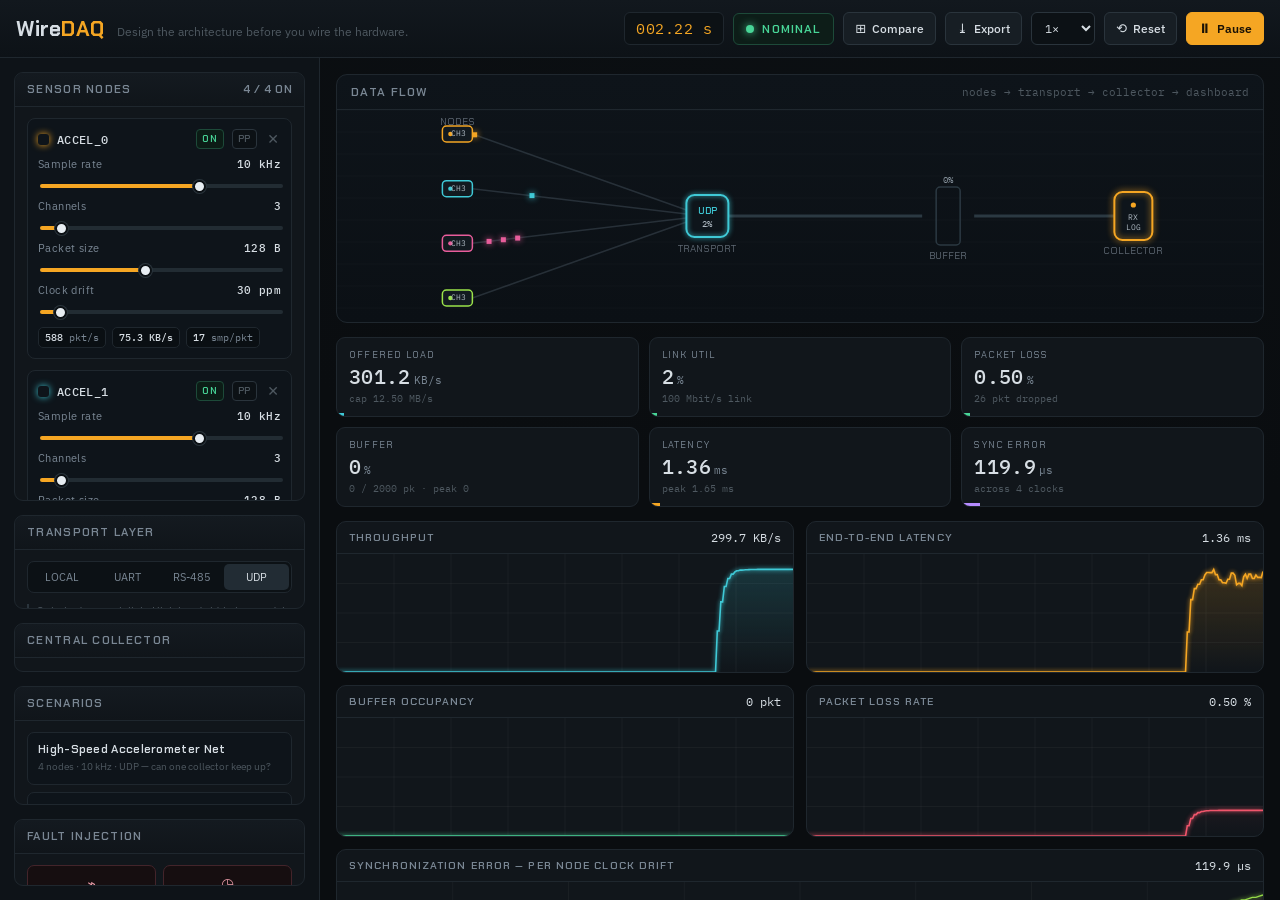
==== tools/dashboard/index.html @ 0999f2ce "Package as an installable `wiredaq` Python package (src layout) Consolidate the three top-level impo" ====
<!DOCTYPE html>
<html lang="en">
<head>
<meta charset="UTF-8">
<meta name="viewport" content="width=device-width, initial-scale=1.0">
<title>WireDAQ — Architecture Simulator</title>
<link rel="preconnect" href="https://fonts.googleapis.com">
<link rel="preconnect" href="https://fonts.gstatic.com" crossorigin>
<link href="https://fonts.googleapis.com/css2?family=Chakra+Petch:wght@400;500;600;700&family=IBM+Plex+Mono:wght@400;500;600&family=IBM+Plex+Sans:wght@400;500;600&display=swap" rel="stylesheet">
<style>
  :root{
    --ink:#0A0D10; --panel:#11161B; --panel-2:#161C22; --rail:#0E1318;
    --line:#1F272E; --line-2:#2A343C;
    --txt:#D7DEE4; --txt-dim:#7A8794; --txt-faint:#4E5860;
    --amber:#F5A623; --amber-dim:#9A6c1f; --ok:#48D597; --warn:#FBBF24; --drop:#F0556B;
    --A:#F5A623; --B:#3FC9D6;
  }
  *{box-sizing:border-box}
  html,body{margin:0;height:100%}
  body{
    background:radial-gradient(1200px 600px at 80% -10%, #15202722, transparent), var(--ink);
    color:var(--txt); font-family:"IBM Plex Sans",system-ui,sans-serif; font-size:13px;
    -webkit-font-smoothing:antialiased; overflow:hidden;
  }
  .mono{font-family:"IBM Plex Mono",monospace}

  .app{display:flex;flex-direction:column;height:100vh}
  header{
    display:flex;align-items:center;gap:14px;padding:0 16px;height:58px;flex:0 0 auto;
    border-bottom:1px solid var(--line);
    background:linear-gradient(180deg,#12181e,#0d1217);position:relative;z-index:10;
  }
  .brand{display:flex;align-items:baseline;gap:12px;min-width:0}
  .logo{font-family:"Chakra Petch";font-weight:700;font-size:21px;letter-spacing:.5px;white-space:nowrap}
  .logo b{color:var(--amber)}
  .tagline{color:var(--txt-faint);font-size:11.5px;white-space:nowrap;overflow:hidden;text-overflow:ellipsis}
  @media(max-width:1180px){.tagline{display:none}}
  .hgap{flex:1 1 auto}
  .hgroup{display:flex;align-items:center;gap:9px}

  .clock{font-family:"IBM Plex Mono";font-size:15px;color:var(--amber);background:#0c1115;border:1px solid var(--line);border-radius:6px;padding:6px 11px;letter-spacing:.5px;min-width:94px;text-align:center}
  .status{font-family:"Chakra Petch";font-weight:600;font-size:12px;letter-spacing:1.1px;padding:7px 12px;border-radius:6px;border:1px solid;display:flex;align-items:center;gap:8px;text-transform:uppercase;white-space:nowrap}
  .status .dot{width:8px;height:8px;border-radius:50%}
  .status.nominal{color:var(--ok);border-color:#1d4a39;background:#0d1d18}
  .status.nominal .dot{background:var(--ok);box-shadow:0 0 8px var(--ok)}
  .status.degraded{color:var(--warn);border-color:#5a4a13;background:#1d1808}
  .status.degraded .dot{background:var(--warn);box-shadow:0 0 8px var(--warn)}
  .status.overflow{color:var(--drop);border-color:#5a1d27;background:#1d0c10}
  .status.overflow .dot{background:var(--drop);box-shadow:0 0 9px var(--drop)}
  @media(max-width:1180px){.status{display:none}}

  button{font-family:inherit;cursor:pointer;color:var(--txt)}
  .btn{background:#171e24;border:1px solid var(--line-2);border-radius:6px;padding:7px 11px;font-size:12px;display:inline-flex;align-items:center;gap:6px;transition:.13s;font-weight:500;white-space:nowrap}
  .btn:hover{border-color:#3a4750;background:#1c252c}
  .btn.on{border-color:var(--amber);color:var(--amber);background:#1c1608}
  .btn.primary{background:var(--amber);color:#1a1206;border-color:var(--amber);font-weight:600}
  .btn.primary:hover{background:#ffb733}
  .btn.primary.paused{background:var(--ok);border-color:var(--ok);color:#06190f}
  .btn .ico{font-size:13px}
  select.sel{background:#0c1115;border:1px solid var(--line-2);color:var(--txt);border-radius:6px;padding:7px 9px;font-family:inherit;font-size:12px}

  .menu-wrap{position:relative}
  .menu{position:absolute;right:0;top:42px;background:var(--panel-2);border:1px solid var(--line-2);border-radius:8px;padding:6px;min-width:172px;display:none;box-shadow:0 12px 30px #0008;z-index:20}
  .menu.show{display:block}
  .menu .mi{display:flex;align-items:center;gap:9px;padding:8px 9px;border-radius:6px;font-size:12px;color:var(--txt);cursor:pointer}
  .menu .mi:hover{background:#1d262d}
  .menu .mi small{color:var(--txt-faint);margin-left:auto;font-family:"IBM Plex Mono";font-size:10px}
  .menu .mh{font-family:"Chakra Petch";font-size:9.5px;letter-spacing:1.2px;color:var(--txt-faint);padding:5px 9px 4px;text-transform:uppercase}

  .body{display:grid;grid-template-columns:320px 1fr;flex:1 1 auto;min-height:0}
  @media(max-width:980px){.body{grid-template-columns:1fr;overflow-y:auto}}
  .rail{background:var(--rail);border-right:1px solid var(--line);overflow-y:auto;padding:14px;display:flex;flex-direction:column;gap:14px}
  ::-webkit-scrollbar{width:9px;height:9px}::-webkit-scrollbar-thumb{background:#222b32;border-radius:6px}::-webkit-scrollbar-track{background:transparent}

  /* edit-target tabs (compare only) */
  .edittabs{display:none}
  .cmp .edittabs{display:flex;gap:0;background:#0c1115;border:1px solid var(--line-2);border-radius:8px;padding:3px}
  .edittabs button{flex:1;background:transparent;border:none;border-radius:6px;padding:8px;font-family:"Chakra Petch";font-weight:600;font-size:12px;letter-spacing:1px;color:var(--txt-dim);display:flex;align-items:center;justify-content:center;gap:7px}
  .edittabs button .d{width:9px;height:9px;border-radius:50%}
  .edittabs button[data-e=A] .d{background:var(--A)}
  .edittabs button[data-e=B] .d{background:var(--B)}
  .edittabs button.on{background:#1a232b;color:var(--txt)}

  .sec{border:1px solid var(--line);border-radius:9px;background:var(--panel);overflow:hidden}
  .sec-h{display:flex;align-items:center;justify-content:space-between;padding:9px 12px;border-bottom:1px solid var(--line);background:linear-gradient(180deg,#141a20,#10151a)}
  .sec-h .t{font-family:"Chakra Petch";font-weight:600;font-size:11.5px;letter-spacing:1.3px;color:var(--txt-dim);text-transform:uppercase}
  .sec-b{padding:11px 12px;display:flex;flex-direction:column;gap:11px}

  .node{border:1px solid var(--line);border-radius:8px;background:#0e141a;padding:10px;position:relative;transition:.15s}
  .node.off{opacity:.45;filter:saturate(.4)}
  .node-top{display:flex;align-items:center;gap:8px;margin-bottom:8px}
  .swatch{width:11px;height:11px;border-radius:3px;flex:0 0 auto;box-shadow:0 0 7px currentColor}
  .node-name{font-family:"IBM Plex Mono";font-size:12px;font-weight:500;background:transparent;border:none;color:var(--txt);width:100%;padding:2px 0;letter-spacing:.3px}
  .node-name:focus{outline:none;color:var(--amber)}
  .node-x{background:transparent;border:none;color:var(--txt-faint);font-size:14px;padding:0 2px;line-height:1}
  .node-x:hover{color:var(--drop)}
  .pp,.pwr{border:1px solid var(--line-2);background:#0c1115;color:var(--txt-faint);font-family:"Chakra Petch";font-size:9.5px;font-weight:600;letter-spacing:.8px;border-radius:4px;padding:3px 5px}
  .pp.on{color:var(--B);border-color:#1c4a52;background:#08191c}
  .pwr.on{color:var(--ok);border-color:#1d4a39;background:#0c1c16}
  .ctrl{margin:7px 0}
  .ctrl-l{display:flex;justify-content:space-between;font-size:10.5px;color:var(--txt-dim);margin-bottom:4px;letter-spacing:.4px}
  .ctrl-l b{font-family:"IBM Plex Mono";color:var(--txt);font-weight:500}
  input[type=range]{-webkit-appearance:none;appearance:none;width:100%;height:4px;border-radius:3px;background:linear-gradient(90deg,var(--amber) var(--fill,40%),#222c33 var(--fill,40%));outline:none;cursor:pointer}
  input[type=range]::-webkit-slider-thumb{-webkit-appearance:none;width:13px;height:13px;border-radius:50%;background:#e7edf2;border:2px solid #0c1115;box-shadow:0 0 0 1px var(--line-2)}
  input[type=range]::-moz-range-thumb{width:13px;height:13px;border-radius:50%;background:#e7edf2;border:2px solid #0c1115}
  .node-readout{display:flex;gap:6px;margin-top:9px;flex-wrap:wrap}
  .chip{font-family:"IBM Plex Mono";font-size:10px;background:#0a0f13;border:1px solid var(--line);border-radius:5px;padding:3px 6px;color:var(--txt-dim)}
  .chip b{color:var(--txt);font-weight:500}
  .addnode{border:1px dashed var(--line-2);background:transparent;color:var(--txt-dim);border-radius:8px;padding:9px;width:100%;display:flex;align-items:center;justify-content:center;gap:7px;font-size:12px}
  .addnode:hover{border-color:var(--amber-dim);color:var(--amber)}

  .seg{display:flex;background:#0c1115;border:1px solid var(--line);border-radius:7px;padding:2px}
  .seg button{flex:1;background:transparent;border:none;border-radius:5px;padding:6px 4px;font-size:11px;color:var(--txt-dim)}
  .seg button.on{background:#222c34;color:var(--txt)}
  .field{display:flex;flex-direction:column;gap:5px}
  .field>label{font-size:10.5px;color:var(--txt-dim);letter-spacing:.4px;display:flex;justify-content:space-between}
  .field>label b{font-family:"IBM Plex Mono";color:var(--txt);font-weight:500}
  .tdesc{font-size:10.5px;color:var(--txt-faint);line-height:1.5;border-left:2px solid var(--line-2);padding-left:8px}

  .scn{display:flex;flex-direction:column;gap:7px}
  .scn-btn{text-align:left;background:#0e141a;border:1px solid var(--line);border-radius:7px;padding:9px 10px;transition:.13s}
  .scn-btn:hover{border-color:var(--amber-dim);background:#12191f}
  .scn-btn .st{font-family:"Chakra Petch";font-weight:600;font-size:11.5px;margin-bottom:3px;letter-spacing:.3px}
  .scn-btn .sq{font-size:10px;color:var(--txt-faint);line-height:1.45}

  .faults{display:grid;grid-template-columns:1fr 1fr;gap:7px}
  .fbtn{background:#160e10;border:1px solid #43242a;border-radius:7px;color:#e89aa6;padding:8px 7px;font-size:10.5px;font-weight:500;display:flex;flex-direction:column;align-items:center;gap:3px;letter-spacing:.3px}
  .fbtn .ico{font-size:14px}
  .fbtn:hover{background:#1d1013;border-color:var(--drop);color:#ffb3bd}

  .main{overflow-y:auto;padding:16px;display:flex;flex-direction:column;gap:14px;min-height:0}

  .pipewrap{border:1px solid var(--line);border-radius:11px;background:linear-gradient(180deg,#0e141a,#0b1015);overflow:hidden}
  .pipewrap .ph{display:flex;align-items:center;justify-content:space-between;padding:9px 14px;border-bottom:1px solid var(--line)}
  .ph .t{font-family:"Chakra Petch";font-weight:600;font-size:12px;letter-spacing:1.3px;color:var(--txt-dim);text-transform:uppercase}
  .ph .tx{font-family:"IBM Plex Mono";font-size:11px;color:var(--txt-faint)}
  #pipe{display:block;width:100%;height:212px}

  .hudrow{display:grid;grid-template-columns:repeat(6,1fr);gap:10px}
  @media(max-width:1300px){.hudrow{grid-template-columns:repeat(3,1fr)}}
  @media(max-width:560px){.hudrow{grid-template-columns:repeat(2,1fr)}}
  .stat{border:1px solid var(--line);border-radius:9px;background:var(--panel);padding:11px 12px;position:relative;overflow:hidden}
  .stat .lab{font-family:"Chakra Petch";font-size:9.5px;letter-spacing:1.2px;color:var(--txt-dim);text-transform:uppercase;margin-bottom:6px}
  .stat .val{font-family:"IBM Plex Mono";font-size:20px;font-weight:500;line-height:1;letter-spacing:.3px}
  .stat .val small{font-size:11px;color:var(--txt-dim);font-weight:400;margin-left:3px}
  .stat .sub{font-family:"IBM Plex Mono";font-size:10px;color:var(--txt-faint);margin-top:5px}
  .stat.warn .val{color:var(--warn)} .stat.bad .val{color:var(--drop)}
  .stat .bar{position:absolute;left:0;bottom:0;height:3px;background:var(--amber);width:0;transition:width .2s,background .2s}

  .charts{display:grid;grid-template-columns:1fr 1fr;gap:12px}
  @media(max-width:760px){.charts{grid-template-columns:1fr}}
  .chart{border:1px solid var(--line);border-radius:10px;background:var(--panel);overflow:hidden}
  .chart.wide{grid-column:1 / -1}
  .chart .ch-h{display:flex;align-items:center;justify-content:space-between;padding:8px 12px;border-bottom:1px solid var(--line)}
  .chart .ch-h .t{font-family:"Chakra Petch";font-weight:600;font-size:10.5px;letter-spacing:1.1px;color:var(--txt-dim);text-transform:uppercase}
  .chart .ch-h .v{font-family:"IBM Plex Mono";font-size:12px}
  .chart canvas{display:block;width:100%;height:118px}
  .chart.stream canvas{height:160px}
  .legend{display:flex;gap:12px;flex-wrap:wrap;padding:7px 12px;border-top:1px solid var(--line)}
  .legend span{font-family:"IBM Plex Mono";font-size:10px;color:var(--txt-dim);display:flex;align-items:center;gap:5px}
  .legend i{width:9px;height:3px;border-radius:2px;display:inline-block}

  /* ---------- compare view ---------- */
  .compare-view{display:none;flex-direction:column;gap:14px}
  .cmp .single-view{display:none}
  .cmp .compare-view{display:flex}
  .lanes{display:grid;grid-template-columns:1fr 1fr;gap:12px}
  @media(max-width:820px){.lanes{grid-template-columns:1fr}}
  .lane{border:1px solid var(--line);border-radius:11px;background:linear-gradient(180deg,#0e141a,#0b1015);overflow:hidden}
  .lane.A{border-top:2px solid var(--A)} .lane.B{border-top:2px solid var(--B)}
  .lane-h{display:flex;align-items:center;gap:9px;padding:8px 12px;border-bottom:1px solid var(--line)}
  .lane-badge{font-family:"Chakra Petch";font-weight:700;font-size:13px;width:22px;height:22px;border-radius:5px;display:flex;align-items:center;justify-content:center}
  .lane.A .lane-badge{background:#2a1d08;color:var(--A)} .lane.B .lane-badge{background:#08222a;color:var(--B)}
  .lane-h .lt{font-family:"IBM Plex Mono";font-size:11px;color:var(--txt-dim);flex:1;overflow:hidden;text-overflow:ellipsis;white-space:nowrap}
  .lane-h .lst{font-family:"Chakra Petch";font-size:10px;font-weight:600;letter-spacing:1px;padding:3px 8px;border-radius:5px;display:flex;align-items:center;gap:6px}
  .lane-h .lst .d{width:7px;height:7px;border-radius:50%}
  .lane canvas.lpipe{display:block;width:100%;height:150px}
  .lane-hud{display:grid;grid-template-columns:repeat(4,1fr);gap:1px;background:var(--line);border-top:1px solid var(--line)}
  .lane-hud .lh{background:#0e141a;padding:8px 9px}
  .lane-hud .lh .k{font-family:"Chakra Petch";font-size:8.5px;letter-spacing:.8px;color:var(--txt-faint);text-transform:uppercase}
  .lane-hud .lh .vv{font-family:"IBM Plex Mono";font-size:14px;margin-top:3px}

  .ovgrid{display:grid;grid-template-columns:1fr 1fr;gap:12px}
  @media(max-width:760px){.ovgrid{grid-template-columns:1fr}}
  .ov{border:1px solid var(--line);border-radius:10px;background:var(--panel);overflow:hidden}
  .ov .ch-h{display:flex;align-items:center;justify-content:space-between;padding:8px 12px;border-bottom:1px solid var(--line)}
  .ov .ch-h .t{font-family:"Chakra Petch";font-weight:600;font-size:10.5px;letter-spacing:1.1px;color:var(--txt-dim);text-transform:uppercase}
  .ov canvas{display:block;width:100%;height:120px}

  .verdict{border:1px solid var(--line);border-radius:11px;background:var(--panel);overflow:hidden}
  .verdict .ch-h{padding:9px 14px;border-bottom:1px solid var(--line);font-family:"Chakra Petch";font-weight:600;font-size:11.5px;letter-spacing:1.2px;color:var(--txt-dim);text-transform:uppercase}
  table.vt{width:100%;border-collapse:collapse;font-family:"IBM Plex Mono";font-size:12px}
  table.vt th,table.vt td{padding:9px 14px;text-align:right;border-bottom:1px solid var(--line)}
  table.vt th:first-child,table.vt td:first-child{text-align:left;font-family:"IBM Plex Sans";color:var(--txt-dim);font-size:11.5px}
  table.vt thead th{font-family:"Chakra Petch";font-size:10px;letter-spacing:1px;color:var(--txt-faint)}
  table.vt thead th.cA{color:var(--A)} table.vt thead th.cB{color:var(--B)}
  table.vt tr:last-child td{border-bottom:none}
  td.win{position:relative}
  td.win::after{content:'';position:absolute;left:0;top:6px;bottom:6px;width:3px;background:var(--ok);opacity:.8}
  td.win{color:var(--ok)}

  .footnote{color:var(--txt-faint);font-size:10.5px;text-align:center;padding:4px 0 8px;letter-spacing:.3px}
  .kbd{font-family:"IBM Plex Mono";background:#0c1115;border:1px solid var(--line-2);border-radius:4px;padding:1px 5px;color:var(--txt-dim)}
  .cmphint{display:none}
  .cmp .cmphint{display:inline}
</style>
</head>
<body>
<div class="app">
  <header>
    <div class="brand">
      <div class="logo">Wire<b>DAQ</b></div>
      <div class="tagline">Design the architecture before you wire the hardware.</div>
    </div>
    <div class="hgap"></div>
    <div class="hgroup">
      <div class="clock mono" id="clock">000.00 s</div>
      <div class="status nominal" id="status"><span class="dot"></span><span id="statusTxt">Nominal</span></div>
      <button class="btn" id="compareBtn" title="Run two configurations side by side"><span class="ico">⊞</span>Compare</button>
      <div class="menu-wrap">
        <button class="btn" id="exportBtn" title="Export metrics"><span class="ico">⤓</span>Export</button>
        <div class="menu" id="exportMenu">
          <div class="mh">Export metrics</div>
          <div class="mi" data-x="md">Full report<small>.md</small></div>
          <div class="mi" data-x="csv">Time-series<small>.csv</small></div>
        </div>
      </div>
      <select class="sel" id="speed" title="Simulation speed">
        <option value="0.5">0.5×</option><option value="1" selected>1×</option>
        <option value="2">2×</option><option value="5">5×</option><option value="10">10×</option>
      </select>
      <button class="btn" id="reset"><span class="ico">⟲</span>Reset</button>
      <button class="btn primary" id="run"><span class="ico">⏸</span>Pause</button>
    </div>
  </header>

  <div class="body">
    <aside class="rail">
      <div class="edittabs" id="editTabs">
        <button data-e="A" class="on"><span class="d"></span>Editing A</button>
        <button data-e="B"><span class="d"></span>Editing B</button>
      </div>

      <div class="sec">
        <div class="sec-h"><span class="t">Sensor Nodes</span><span class="t" id="nodeCount" style="letter-spacing:.5px">0</span></div>
        <div class="sec-b" id="nodes"></div>
        <div style="padding:0 12px 12px"><button class="addnode" id="addNode"><span style="font-size:15px">＋</span>Add node</button></div>
      </div>

      <div class="sec">
        <div class="sec-h"><span class="t">Transport Layer</span></div>
        <div class="sec-b">
          <div class="seg" id="transport">
            <button data-t="local">LOCAL</button><button data-t="uart">UART</button>
            <button data-t="rs485">RS-485</button><button data-t="udp" class="on">UDP</button>
          </div>
          <div class="tdesc" id="tdesc"></div>
          <div id="tparams"></div>
        </div>
      </div>

      <div class="sec">
        <div class="sec-h"><span class="t">Central Collector</span></div>
        <div class="sec-b">
          <div class="field"><label>Buffer capacity <b id="bufLab">2000 pkt</b></label><input type="range" id="bufCap" min="100" max="20000" step="100" value="2000"></div>
          <div class="field"><label>Processing rate <b id="procLab">40 kpkt/s</b></label><input type="range" id="procRate" min="1000" max="200000" step="1000" value="40000"></div>
        </div>
      </div>

      <div class="sec">
        <div class="sec-h"><span class="t">Scenarios</span></div>
        <div class="sec-b scn" id="scenarios"></div>
      </div>

      <div class="sec">
        <div class="sec-h"><span class="t">Fault Injection</span><span class="t cmphint" style="letter-spacing:.5px">→ lane <span id="faultTarget">A</span></span></div>
        <div class="sec-b">
          <div class="faults">
            <button class="fbtn" data-f="loss"><span class="ico">⌁</span>Loss burst</button>
            <button class="fbtn" data-f="lat"><span class="ico">◷</span>Latency spike</button>
            <button class="fbtn" data-f="kill"><span class="ico">⏻</span>Drop a node</button>
            <button class="fbtn" data-f="skew"><span class="ico">⟳</span>Clock skew</button>
          </div>
        </div>
      </div>
    </aside>

    <main class="main">
      <!-- SINGLE VIEW -->
      <div class="single-view" style="display:flex;flex-direction:column;gap:14px">
        <div class="pipewrap">
          <div class="ph"><span class="t">Data Flow</span><span class="tx" id="pipeTx">nodes → transport → collector → dashboard</span></div>
          <canvas id="pipe"></canvas>
        </div>
        <div class="hudrow">
          <div class="stat" id="s_offer"><div class="lab">Offered Load</div><div class="val">—</div><div class="sub"></div><div class="bar"></div></div>
          <div class="stat" id="s_util"><div class="lab">Link Util</div><div class="val">—</div><div class="sub"></div><div class="bar"></div></div>
          <div class="stat" id="s_loss"><div class="lab">Packet Loss</div><div class="val">—</div><div class="sub"></div><div class="bar"></div></div>
          <div class="stat" id="s_buf"><div class="lab">Buffer</div><div class="val">—</div><div class="sub"></div><div class="bar"></div></div>
          <div class="stat" id="s_lat"><div class="lab">Latency</div><div class="val">—</div><div class="sub"></div><div class="bar"></div></div>
          <div class="stat" id="s_sync"><div class="lab">Sync Error</div><div class="val">—</div><div class="sub"></div><div class="bar"></div></div>
        </div>
        <div class="charts">
          <div class="chart"><div class="ch-h"><span class="t">Throughput</span><span class="v" id="v_thr">—</span></div><canvas data-chart="thr"></canvas></div>
          <div class="chart"><div class="ch-h"><span class="t">End-to-End Latency</span><span class="v" id="v_lat">—</span></div><canvas data-chart="lat"></canvas></div>
          <div class="chart"><div class="ch-h"><span class="t">Buffer Occupancy</span><span class="v" id="v_buf">—</span></div><canvas data-chart="buf"></canvas></div>
          <div class="chart"><div class="ch-h"><span class="t">Packet Loss Rate</span><span class="v" id="v_loss">—</span></div><canvas data-chart="loss"></canvas></div>
          <div class="chart wide"><div class="ch-h"><span class="t">Synchronization Error — per node clock drift</span><span class="v" id="v_sync">—</span></div><canvas data-chart="sync"></canvas><div class="legend" id="legSync"></div></div>
          <div class="chart wide stream"><div class="ch-h"><span class="t">Sensor Streams</span><span class="v">live channels</span></div><canvas data-chart="stream"></canvas><div class="legend" id="legStream"></div></div>
        </div>
      </div>

      <!-- COMPARE VIEW -->
      <div class="compare-view">
        <div class="lanes">
          <div class="lane A">
            <div class="lane-h"><span class="lane-badge">A</span><span class="lt" id="ltA">—</span><span class="lst" id="lstA"><span class="d"></span>—</span></div>
            <canvas class="lpipe" id="pipeA"></canvas>
            <div class="lane-hud">
              <div class="lh"><div class="k">Util</div><div class="vv" id="A_util">—</div></div>
              <div class="lh"><div class="k">Loss</div><div class="vv" id="A_loss">—</div></div>
              <div class="lh"><div class="k">Buffer</div><div class="vv" id="A_buf">—</div></div>
              <div class="lh"><div class="k">Latency</div><div class="vv" id="A_lat">—</div></div>
            </div>
          </div>
          <div class="lane B">
            <div class="lane-h"><span class="lane-badge">B</span><span class="lt" id="ltB">—</span><span class="lst" id="lstB"><span class="d"></span>—</span></div>
            <canvas class="lpipe" id="pipeB"></canvas>
            <div class="lane-hud">
              <div class="lh"><div class="k">Util</div><div class="vv" id="B_util">—</div></div>
              <div class="lh"><div class="k">Loss</div><div class="vv" id="B_loss">—</div></div>
              <div class="lh"><div class="k">Buffer</div><div class="vv" id="B_buf">—</div></div>
              <div class="lh"><div class="k">Latency</div><div class="vv" id="B_lat">—</div></div>
            </div>
          </div>
        </div>

        <div class="ovgrid">
          <div class="ov"><div class="ch-h"><span class="t">Throughput</span></div><canvas id="ovThr"></canvas></div>
          <div class="ov"><div class="ch-h"><span class="t">End-to-End Latency</span></div><canvas id="ovLat"></canvas></div>
          <div class="ov"><div class="ch-h"><span class="t">Buffer Occupancy</span></div><canvas id="ovBuf"></canvas></div>
          <div class="ov"><div class="ch-h"><span class="t">Packet Loss Rate</span></div><canvas id="ovLoss"></canvas></div>
        </div>

        <div class="verdict">
          <div class="ch-h">Architecture Comparison — A vs B</div>
          <table class="vt" id="vtable">
            <thead><tr><th>Metric</th><th class="cA">Config A</th><th class="cB">Config B</th></tr></thead>
            <tbody id="vbody"></tbody>
          </table>
        </div>
      </div>

      <div class="footnote">
        WireDAQ architecture simulator · finite buffers, modeled jitter &amp; loss, independent node clocks ·
        <span class="kbd">Space</span> run/pause · <span class="kbd">R</span> reset · <span class="kbd">C</span> compare<br>
        Illustrative model — the contract is <a href="../../../src/wiredaq/protocol/packet_schema.yaml" style="color:var(--amber);text-decoration:none">packet_schema.yaml</a> + <a href="../../../src/wiredaq/protocol/golden/" style="color:var(--amber);text-decoration:none">golden vectors</a> · 24-byte header + 2-byte CRC, int16 samples
      </div>
    </main>
  </div>
</div>

<script>
"use strict";
/* ===================== WireDAQ engine ===================== */
const HEADER=24, CRC=2, BPC=2;   // matches src/wiredaq/protocol/packet_schema.yaml: 24-byte header + 2-byte CRC, int16 samples
const PAL=['#F5A623','#3FC9D6','#E85D9B','#9BE34A','#B58BFF','#FF8A5B','#5FB0FF','#FFD34E'];
const reduceMotion=matchMedia('(prefers-reduced-motion: reduce)').matches;
const CHART_LEN=260, LOG_MAX=6000;
let uid=1;

function ring(){return {d:new Float32Array(CHART_LEN),i:0,push(v){this.d[this.i]=v;this.i=(this.i+1)%CHART_LEN;},at(k){return this.d[(this.i+k)%CHART_LEN];}};}

function makeNode(o={}){
  return Object.assign({
    id:uid++, name:'NODE', rate:10000, channels:6, packet:128, drift:40,
    enabled:true, preprocess:false, color:'#F5A623',
    sync:0, _phase:Math.random()*6.28, _freq:0.6+Math.random()*1.8,
    stream:new Float32Array(CHART_LEN), syncHist:new Float32Array(CHART_LEN),
  },o);
}
function createEngine(name){
  return {
    name, t:0, acc:0, chartAcc:0,
    nodes:[],
    transport:{type:'udp',baud:921600,linkMbps:100,lossPct:0.5,jitterMs:1.5},
    collector:{bufCap:2000,procRate:40000,buffer:0,peakBuf:0},
    cum:{rx:0,drop:0,processed:0,overflow:0,dropLink:0},
    live:{offered:0,util:0,lossPct:0,lat:0,peakLat:0,sync:0,thr:0,inRate:0,procRate:0},
    faults:{lossUntil:0,latUntil:0},
    series:{thr:ring(),lat:ring(),buf:ring(),loss:ring()},
    vp:[], spawnAcc:0,
    log:[], stat:{thrSum:0,latSum:0,lossSum:0,n:0,maxSync:0,maxUtil:0},
  };
}
function cloneEngine(src,name){
  const e=createEngine(name);
  e.transport=Object.assign({},src.transport);
  e.collector={bufCap:src.collector.bufCap,procRate:src.collector.procRate,buffer:0,peakBuf:0};
  e.nodes=src.nodes.map(n=>makeNode({name:n.name,rate:n.rate,channels:n.channels,packet:n.packet,drift:n.drift,enabled:n.enabled,preprocess:n.preprocess,color:n.color}));
  return e;
}

/* ----- physics ----- */
function derive(n){
  const usable=Math.max(2,n.packet-HEADER-CRC);
  const spp=Math.max(1,Math.floor(usable/(n.channels*BPC)));
  let pktRate=n.rate/spp; if(n.preprocess) pktRate/=10;
  return {spp,pktRate,wireBps:pktRate*n.packet,payloadBps:n.rate*n.channels*BPC};
}
function tspec(e){
  const tp=e.transport;
  if(tp.type==='local') return {cap:Infinity,baseLat:0.03,jit:0.02,rnd:0,label:'Local queue (in-process)'};
  if(tp.type==='uart'){const cap=tp.baud/10;return {cap,baseLat:(HEADER+64)*10/tp.baud*1000,jit:0.4,rnd:0,label:tp.baud+' baud · 8N1'};}
  if(tp.type==='rs485'){const cap=tp.baud/10*0.85;return {cap,baseLat:(HEADER+64)*10/tp.baud*1000,jit:1.1,rnd:0,label:tp.baud+' baud · multidrop'};}
  return {cap:tp.linkMbps*1e6/8,baseLat:0.2,jit:tp.jitterMs,rnd:tp.lossPct/100,label:tp.linkMbps+' Mbit/s link'};
}
const DT=0.02;
function step(e,dt){
  e.t+=dt;
  const spec=tspec(e);
  let offered=0,offeredPkt=0;
  const active=e.nodes.filter(n=>n.enabled);
  for(const n of active){const d=derive(n);offered+=d.wireBps;offeredPkt+=d.pktRate;n._d=d;}
  const util=spec.cap===Infinity?0:offered/spec.cap;
  const cong=util>1?(1-1/util):0;
  let rnd=spec.rnd; if(e.t<e.faults.lossUntil) rnd=Math.min(0.95,rnd+0.35);

  let inPkt=0,linkDrop=0;
  for(const n of active){
    const gen=n._d.pktRate*dt;
    const deliv=gen*(1-cong)*(1-rnd);
    inPkt+=deliv; linkDrop+=gen-deliv;
    n.sync+=n.drift*1e-6*dt;
  }
  const c=e.collector;
  const space=c.bufCap-c.buffer;
  const intake=Math.min(inPkt,Math.max(0,space));
  const overflow=inPkt-intake;
  c.buffer+=intake;
  const proc=Math.min(c.procRate*dt,c.buffer);
  c.buffer-=proc; c.peakBuf=Math.max(c.peakBuf,c.buffer);

  e.cum.rx+=intake; e.cum.processed+=proc; e.cum.overflow+=overflow;
  e.cum.dropLink+=linkDrop; e.cum.drop+=linkDrop+overflow;

  let lat=spec.baseLat+spec.jit*(0.4+Math.random()*0.6);
  lat+=(c.buffer/Math.max(1,c.procRate))*1000;
  if(e.t<e.faults.latUntil) lat+=18+Math.random()*12;
  e.live.peakLat=Math.max(e.live.peakLat*0.999,lat);

  let meanPkt=0; for(const n of active) meanPkt+=n.packet; meanPkt=active.length?meanPkt/active.length:0;
  const thr=proc/dt*meanPkt;
  const dropRate=(linkDrop+overflow)/dt;
  const lossPct=offeredPkt>0?Math.min(100,dropRate/offeredPkt*100):0;
  let maxSync=0; for(const n of active) maxSync=Math.max(maxSync,Math.abs(n.sync));

  const L=e.live,k=0.12;
  L.offered+=(offered-L.offered)*k; L.util+=(util-L.util)*k; L.lossPct+=(lossPct-L.lossPct)*k;
  L.lat+=(lat-L.lat)*k; L.sync=maxSync; L.thr+=(thr-L.thr)*k;
  L.inRate+=(inPkt/dt-L.inRate)*k; L.procRate+=(proc/dt-L.procRate)*k;
}
function pushCharts(e){
  e.series.thr.push(e.live.thr); e.series.lat.push(e.live.lat);
  e.series.buf.push(e.collector.buffer); e.series.loss.push(e.live.lossPct);
  for(const n of e.nodes){
    n._phase+=n._freq*0.18;
    const amp=n.enabled?1:0, noise=(Math.random()-0.5)*0.18*amp;
    const v=amp*(Math.sin(n._phase)+0.3*Math.sin(n._phase*2.3))+noise;
    n.stream.copyWithin(0,1); n.stream[CHART_LEN-1]=v;
    n.syncHist.copyWithin(0,1); n.syncHist[CHART_LEN-1]=n.sync;
  }
  // export log + running stats
  const s=e.stat;
  s.thrSum+=e.live.thr; s.latSum+=e.live.lat; s.lossSum+=e.live.lossPct; s.n++;
  s.maxSync=Math.max(s.maxSync,e.live.sync); s.maxUtil=Math.max(s.maxUtil,e.live.util);
  e.log.push([+e.t.toFixed(2),Math.round(e.live.thr),+e.live.lat.toFixed(3),Math.round(e.collector.buffer),+e.live.lossPct.toFixed(3),+e.live.util.toFixed(4),Math.round(e.cum.rx),Math.round(e.cum.drop),+(e.live.sync*1e6).toFixed(1)]);
  if(e.log.length>LOG_MAX) e.log.shift();
}

/* ===================== state ===================== */
const A=createEngine('A'); let B=null;
let edit=A, compare=false, running=true, speed=1;

/* ===================== canvas plumbing ===================== */
function fit(cv){
  const r=cv.getBoundingClientRect(); if(r.width===0) return false;
  const dpr=Math.min(2,devicePixelRatio||1);
  cv.width=r.width*dpr; cv.height=r.height*dpr;
  const ctx=cv.getContext('2d'); ctx.setTransform(dpr,0,0,dpr,0,0);
  cv._w=r.width; cv._h=r.height; return true;
}
function fitAll(){ document.querySelectorAll('canvas').forEach(fit); }
function roundRect(c,x,y,w,h,r){c.beginPath();c.moveTo(x+r,y);c.arcTo(x+w,y,x+w,y+h,r);c.arcTo(x+w,y+h,x,y+h,r);c.arcTo(x,y+h,x,y,r);c.arcTo(x,y,x+w,y,r);c.closePath();}

/* ----- pipeline (engine-driven) ----- */
function drawPipe(e,cv){
  if(!cv._w) return;
  const ctx=cv.getContext('2d'), w=cv._w, h=cv._h;
  ctx.clearRect(0,0,w,h);
  ctx.strokeStyle='rgba(255,255,255,0.025)';ctx.lineWidth=1;
  for(let y=0;y<h;y+=22){ctx.beginPath();ctx.moveTo(0,y);ctx.lineTo(w,y);ctx.stroke();}
  const nx=Math.max(58,w*0.13), lx=w*0.40, bx=w*0.66, cx=w*0.86;
  const active=e.nodes, N=Math.max(1,active.length), top=24, bot=h-24, span=bot-top;
  const yOf=i=>N===1?h/2:top+span*(i/(N-1||1));

  active.forEach((n,i)=>{const y=yOf(i);ctx.strokeStyle=n.enabled?'rgba(120,140,155,0.25)':'rgba(120,140,155,0.07)';ctx.lineWidth=1.5;ctx.beginPath();ctx.moveTo(nx+15,y);ctx.lineTo(lx-4,h/2);ctx.stroke();});
  ctx.strokeStyle='#2b3942';ctx.lineWidth=3;
  ctx.beginPath();ctx.moveTo(lx,h/2);ctx.lineTo(bx-26,h/2);ctx.stroke();
  ctx.beginPath();ctx.moveTo(bx+26,h/2);ctx.lineTo(cx-16,h/2);ctx.stroke();

  // visual packets
  const spec=tspec(e);
  const totalPkt=active.filter(n=>n.enabled).reduce((s,n)=>s+derive(n).pktRate,0);
  const spawnRate=Math.min(46,6+totalPkt/600);
  if(running&&!reduceMotion){
    e.spawnAcc+=spawnRate*(1/60)*speed;
    while(e.spawnAcc>=1){e.spawnAcc--;const ens=active.filter(n=>n.enabled);if(ens.length){const n=ens[(Math.random()*ens.length)|0];const i=active.indexOf(n);e.vp.push({x:nx+15,y:yOf(i),tx:lx,ty:h/2,stage:0,color:n.color,drop:false,a:1,vy:0});}}
  }
  const util=e.live.util, cong=util>1?(1-1/util):0;
  let rnd=spec.rnd; if(e.t<e.faults.lossUntil) rnd+=0.35;
  const bufFull=e.collector.buffer>e.collector.bufCap*0.985;
  const sp=2.4*Math.min(speed,4);
  for(const p of e.vp){
    if(p.drop){p.vy+=0.25;p.y+=p.vy;p.a-=0.04;continue;}
    if(p.stage===0){const dx=p.tx-p.x,dy=p.ty-p.y,d=Math.hypot(dx,dy);if(d<sp+1){p.x=lx;p.y=h/2;if(Math.random()<(cong*0.9+rnd)){p.drop=true;p.color='#F0556B';}else p.stage=1;}else{p.x+=dx/d*sp;p.y+=dy/d*sp;}}
    else if(p.stage===1){p.x+=sp;if(p.x>=bx-26){if(bufFull){p.drop=true;p.color='#F0556B';}else p.stage=2;}}
    else{p.x+=sp*1.1;if(p.x>=cx-16)p.a-=0.12;}
  }
  e.vp=e.vp.filter(p=>p.a>0&&p.x<w+20&&p.y<h+30);
  if(e.vp.length>220) e.vp.splice(0,e.vp.length-220);
  for(const p of e.vp){ctx.globalAlpha=Math.max(0,p.a);ctx.fillStyle=p.color;ctx.shadowColor=p.color;ctx.shadowBlur=6;ctx.fillRect(p.x-2.5,p.y-2.5,5,5);}
  ctx.globalAlpha=1;ctx.shadowBlur=0;

  // nodes
  active.forEach((n,i)=>{const y=yOf(i),on=n.enabled;ctx.fillStyle=on?'#121a20':'#10141880';ctx.strokeStyle=on?n.color:'#2a343c';ctx.lineWidth=1.5;roundRect(ctx,nx-15,y-8,30,16,4);ctx.fill();ctx.stroke();ctx.fillStyle=on?n.color:'#3a444c';ctx.beginPath();ctx.arc(nx-7,y,2.2,0,6.3);ctx.fill();ctx.fillStyle=on?'#aeb9c2':'#566069';ctx.font='8px "IBM Plex Mono"';ctx.textAlign='center';ctx.textBaseline='middle';ctx.fillText('CH'+n.channels,nx+1,y);});
  ctx.fillStyle='#5d6772';ctx.font='10px "Chakra Petch"';ctx.textAlign='center';ctx.fillText('NODES',nx,12);

  // transport
  const sat=util>1?'#F0556B':util>0.85?'#FBBF24':'#3FC9D6';
  ctx.save();ctx.translate(lx,h/2);ctx.fillStyle='#0e151b';ctx.strokeStyle=sat;ctx.lineWidth=2;roundRect(ctx,-21,-21,42,42,8);ctx.fill();ctx.shadowColor=sat;ctx.shadowBlur=util>0.85?12:5;ctx.stroke();ctx.shadowBlur=0;
  ctx.fillStyle=sat;ctx.font='600 9px "Chakra Petch"';ctx.textAlign='center';ctx.textBaseline='middle';ctx.fillText(e.transport.type.toUpperCase(),0,-4);
  ctx.fillStyle='#aeb9c2';ctx.font='9px "IBM Plex Mono"';ctx.fillText((util*100).toFixed(0)+'%',0,8);ctx.restore();
  ctx.fillStyle='#5d6772';ctx.font='10px "Chakra Petch"';ctx.textAlign='center';ctx.fillText('TRANSPORT',lx,h/2+33);

  // buffer
  const c=e.collector, frac=Math.min(1,c.buffer/c.bufCap), bw=24,bh=58,byTop=h/2-bh/2;
  ctx.strokeStyle='#2b3942';ctx.lineWidth=1.5;roundRect(ctx,bx-bw/2,byTop,bw,bh,4);ctx.stroke();
  const fh=bh*frac, bc=frac>0.95?'#F0556B':frac>0.7?'#FBBF24':'#48D597';
  ctx.fillStyle=bc;ctx.fillRect(bx-bw/2+1,byTop+bh-fh+1,bw-2,Math.max(0,fh-2));
  ctx.fillStyle='#5d6772';ctx.font='10px "Chakra Petch"';ctx.fillText('BUFFER',bx,h/2+40);
  ctx.fillStyle='#8a96a0';ctx.font='9px "IBM Plex Mono"';ctx.fillText((frac*100).toFixed(0)+'%',bx,byTop-7);

  // collector
  ctx.save();ctx.translate(cx,h/2);ctx.fillStyle='#0e151b';ctx.strokeStyle='#F5A623';ctx.lineWidth=2;roundRect(ctx,-19,-24,38,48,8);ctx.fill();ctx.shadowColor='#F5A623';ctx.shadowBlur=6;ctx.stroke();ctx.shadowBlur=0;
  ctx.fillStyle='#F5A623';ctx.beginPath();ctx.arc(0,-11,2.6,0,6.3);ctx.fill();
  ctx.fillStyle='#aeb9c2';ctx.font='8px "IBM Plex Mono"';ctx.textAlign='center';ctx.textBaseline='middle';ctx.fillText('RX',0,2);ctx.fillText('LOG',0,12);ctx.restore();
  ctx.fillStyle='#5d6772';ctx.font='10px "Chakra Petch"';ctx.fillText('COLLECTOR',cx,h/2+35);
}

/* ----- strip charts ----- */
function grid(ctx,w,h){ctx.clearRect(0,0,w,h);ctx.strokeStyle='rgba(255,255,255,0.04)';ctx.lineWidth=1;for(let i=1;i<4;i++){const y=h*i/4;ctx.beginPath();ctx.moveTo(0,y);ctx.lineTo(w,y);ctx.stroke();}for(let i=1;i<8;i++){const x=w*i/8;ctx.beginPath();ctx.moveTo(x,0);ctx.lineTo(x,h);ctx.stroke();}}
function trace(ctx,w,h,r,color,min,max,fill,dash){
  const rng=max-min||1;
  if(fill){ctx.beginPath();for(let k=0;k<CHART_LEN;k++){const x=w*k/(CHART_LEN-1),y=h-((r.at(k)-min)/rng)*h;k?ctx.lineTo(x,y):ctx.moveTo(x,y);}ctx.lineTo(w,h);ctx.lineTo(0,h);ctx.closePath();const g=ctx.createLinearGradient(0,0,0,h);g.addColorStop(0,color+'33');g.addColorStop(1,color+'00');ctx.fillStyle=g;ctx.fill();}
  ctx.beginPath();for(let k=0;k<CHART_LEN;k++){const x=w*k/(CHART_LEN-1),y=h-((r.at(k)-min)/rng)*h;k?ctx.lineTo(x,y):ctx.moveTo(x,y);}
  ctx.setLineDash(dash?[5,4]:[]);ctx.strokeStyle=color;ctx.lineWidth=1.6;ctx.shadowColor=color;ctx.shadowBlur=4;ctx.stroke();ctx.shadowBlur=0;ctx.setLineDash([]);
}
function rmax(r){let m=0;for(let k=0;k<CHART_LEN;k++)m=Math.max(m,r.at(k));return m;}
function drawChart(cv,r,color,fixedMax){
  if(!cv._w)return;const ctx=cv.getContext('2d'),w=cv._w,h=cv._h;grid(ctx,w,h);
  const max=(fixedMax!=null?Math.max(fixedMax,rmax(r)):rmax(r))*1.15+1e-6;
  trace(ctx,w,h,r,color,0,max,true,false);
}
function drawMulti(cv,nodes,acc){
  if(!cv._w)return;const ctx=cv.getContext('2d'),w=cv._w,h=cv._h;grid(ctx,w,h);
  let max=0;for(const n of nodes){const a=acc(n);for(let k=0;k<CHART_LEN;k++)max=Math.max(max,Math.abs(a[k]));}max=max*1.15+1e-9;
  for(const n of nodes){const a=acc(n);ctx.beginPath();for(let k=0;k<CHART_LEN;k++){const x=w*k/(CHART_LEN-1),y=h/2-(a[k]/max)*(h/2-6);k?ctx.lineTo(x,y):ctx.moveTo(x,y);}ctx.strokeStyle=n.enabled?n.color:'#39434b';ctx.lineWidth=1.4;ctx.globalAlpha=n.enabled?0.95:0.4;ctx.shadowColor=n.color;ctx.shadowBlur=n.enabled?4:0;ctx.stroke();}
  ctx.globalAlpha=1;ctx.shadowBlur=0;
}
function drawOverlay(cv,rA,rB,fmaxA,fmaxB){
  if(!cv._w)return;const ctx=cv.getContext('2d'),w=cv._w,h=cv._h;grid(ctx,w,h);
  let max=Math.max(rmax(rA),rB?rmax(rB):0,fmaxA||0,fmaxB||0)*1.15+1e-6;
  trace(ctx,w,h,rA,'#F5A623',0,max,true,false);
  if(rB) trace(ctx,w,h,rB,'#3FC9D6',0,max,false,true);
}

/* ===================== formatters ===================== */
function fmtBps(b){if(b>=1e6)return[(b/1e6).toFixed(2),'MB/s'];if(b>=1e3)return[(b/1e3).toFixed(1),'KB/s'];return[b.toFixed(0),'B/s'];}
function fmtLat(ms){if(ms<1)return[(ms*1000).toFixed(0),'µs'];return[ms.toFixed(2),'ms'];}
function fmtSync(s){const us=s*1e6;if(Math.abs(us)>=1000)return[(us/1000).toFixed(2),'ms'];return[us.toFixed(1),'µs'];}

/* ===================== HUD (single) ===================== */
function setStat(id,val,sub,frac,color,state){const el=document.getElementById(id);el.querySelector('.val').innerHTML=val;el.querySelector('.sub').textContent=sub||'';const b=el.querySelector('.bar');b.style.width=Math.max(0,Math.min(100,frac*100))+'%';b.style.background=color;el.classList.toggle('warn',state==='warn');el.classList.toggle('bad',state==='bad');}
function statusOf(e){const b=e.collector.buffer/e.collector.bufCap,L=e.live;if(b>0.97||L.lossPct>5)return[b>0.97?'overflow':'overflow',b>0.97?'Overflow':'Lossy'];if(L.util>0.9||L.lossPct>0.5||L.lat>10||b>0.7)return['degraded','Degraded'];return['nominal','Nominal'];}
function updateSingle(e){
  const L=e.live,c=e.collector,spec=tspec(e);
  document.getElementById('clock').textContent=e.t.toFixed(2).padStart(6,'0')+' s';
  const[ov,ou]=fmtBps(L.offered);
  setStat('s_offer',ov+'<small>'+ou+'</small>','cap '+(spec.cap===Infinity?'∞':fmtBps(spec.cap).join(' ')),spec.cap===Infinity?0.1:L.offered/spec.cap,'#3FC9D6');
  setStat('s_util',(L.util*100).toFixed(0)+'<small>%</small>',spec.label,Math.min(1,L.util),L.util>1?'#F0556B':L.util>0.85?'#FBBF24':'#48D597',L.util>1?'bad':L.util>0.85?'warn':null);
  setStat('s_loss',L.lossPct.toFixed(2)+'<small>%</small>',e.cum.drop.toFixed(0)+' pkt dropped',Math.min(1,L.lossPct/20),L.lossPct>5?'#F0556B':L.lossPct>0.5?'#FBBF24':'#48D597',L.lossPct>5?'bad':L.lossPct>0.5?'warn':null);
  const bf=c.buffer/c.bufCap;
  setStat('s_buf',(bf*100).toFixed(0)+'<small>%</small>',Math.round(c.buffer)+' / '+c.bufCap+' pk · peak '+Math.round(c.peakBuf),bf,bf>0.95?'#F0556B':bf>0.7?'#FBBF24':'#48D597',bf>0.95?'bad':bf>0.7?'warn':null);
  const[lv,lu]=fmtLat(L.lat);
  setStat('s_lat',lv+'<small>'+lu+'</small>','peak '+fmtLat(L.peakLat).join(' '),Math.min(1,L.lat/40),L.lat>20?'#F0556B':L.lat>8?'#FBBF24':'#F5A623',L.lat>20?'bad':L.lat>8?'warn':null);
  const[sv,su]=fmtSync(L.sync);
  setStat('s_sync',sv+'<small>'+su+'</small>','across '+e.nodes.filter(n=>n.enabled).length+' clocks',Math.min(1,Math.abs(L.sync*1e6)/2000),Math.abs(L.sync*1e6)>500?'#FBBF24':'#B58BFF',Math.abs(L.sync*1e6)>1000?'warn':null);
  document.getElementById('v_thr').textContent=fmtBps(L.thr).join(' ');
  document.getElementById('v_lat').textContent=fmtLat(L.lat).join(' ');
  document.getElementById('v_buf').textContent=Math.round(c.buffer)+' pkt';
  document.getElementById('v_loss').textContent=L.lossPct.toFixed(2)+' %';
  document.getElementById('v_sync').textContent=fmtSync(L.sync).join(' ');
  const[cls,txt]=statusOf(e);const st=document.getElementById('status');st.className='status '+cls;document.getElementById('statusTxt').textContent=txt;
}

/* ===================== compare HUD + verdict ===================== */
function laneHUD(id,e){
  const L=e.live,c=e.collector,bf=c.buffer/c.bufCap;
  document.getElementById('lt'+id).textContent=tspec(e).label+' · '+e.nodes.filter(n=>n.enabled).length+' nodes';
  const[cls,txt]=statusOf(e);const ls=document.getElementById('lst'+id);
  const col=cls==='nominal'?'#48D597':cls==='degraded'?'#FBBF24':'#F0556B';
  ls.style.color=col;ls.querySelector('.d').style.background=col;ls.querySelector('.d').style.boxShadow='0 0 7px '+col;
  ls.childNodes[1].nodeValue=' '+txt;
  document.getElementById(id+'_util').textContent=(L.util*100).toFixed(0)+'%';
  document.getElementById(id+'_util').style.color=L.util>1?'#F0556B':L.util>0.85?'#FBBF24':'#D7DEE4';
  document.getElementById(id+'_loss').textContent=L.lossPct.toFixed(1)+'%';
  document.getElementById(id+'_loss').style.color=L.lossPct>5?'#F0556B':L.lossPct>0.5?'#FBBF24':'#D7DEE4';
  document.getElementById(id+'_buf').textContent=(bf*100).toFixed(0)+'%';
  document.getElementById(id+'_buf').style.color=bf>0.95?'#F0556B':bf>0.7?'#FBBF24':'#D7DEE4';
  document.getElementById(id+'_lat').textContent=fmtLat(L.lat).join(' ');
}
const VROWS=[
  {k:'Avg throughput',f:e=>e.stat.n?e.stat.thrSum/e.stat.n:0,fmt:v=>fmtBps(v).join(' '),better:'hi'},
  {k:'Avg latency',f:e=>e.stat.n?e.stat.latSum/e.stat.n:0,fmt:v=>fmtLat(v).join(' '),better:'lo'},
  {k:'Peak latency',f:e=>e.live.peakLat,fmt:v=>fmtLat(v).join(' '),better:'lo'},
  {k:'Avg packet loss',f:e=>e.stat.n?e.stat.lossSum/e.stat.n:0,fmt:v=>v.toFixed(2)+' %',better:'lo'},
  {k:'Packets dropped',f:e=>e.cum.drop,fmt:v=>Math.round(v).toLocaleString(),better:'lo'},
  {k:'Peak buffer',f:e=>e.collector.peakBuf/e.collector.bufCap*100,fmt:v=>v.toFixed(0)+' %',better:'lo'},
  {k:'Max sync error',f:e=>e.stat.maxSync,fmt:v=>fmtSync(v).join(' '),better:'lo'},
  {k:'Peak link util',f:e=>e.stat.maxUtil*100,fmt:v=>v.toFixed(0)+' %',better:'lo'},
];
function updateVerdict(){
  if(!B)return;const tb=document.getElementById('vbody');
  tb.innerHTML=VROWS.map(r=>{
    const a=r.f(A),b=r.f(B);let wa=false,wb=false;
    if(Math.abs(a-b)>1e-9){if(r.better==='hi'){a>b?wa=true:wb=true;}else{a<b?wa=true:wb=true;}}
    return `<tr><td>${r.k}</td><td class="${wa?'win':''}">${r.fmt(a)}</td><td class="${wb?'win':''}">${r.fmt(b)}</td></tr>`;
  }).join('');
}

/* ===================== render loop ===================== */
let last=performance.now();
function advance(e,realDt){
  e.acc+=realDt*speed;let g=0;while(e.acc>=DT&&g<40){step(e,DT);e.acc-=DT;g++;}
  e.chartAcc+=realDt*speed;while(e.chartAcc>=0.05){pushCharts(e);e.chartAcc-=0.05;}
}
function loop(now){
  const realDt=Math.min(0.1,(now-last)/1000);last=now;
  if(running){advance(A,realDt);if(compare&&B)advance(B,realDt);}
  if(compare){
    drawPipe(A,document.getElementById('pipeA'));drawPipe(B,document.getElementById('pipeB'));
    laneHUD('A',A);laneHUD('B',B);
    drawOverlay(document.getElementById('ovThr'),A.series.thr,B.series.thr);
    drawOverlay(document.getElementById('ovLat'),A.series.lat,B.series.lat);
    drawOverlay(document.getElementById('ovBuf'),A.series.buf,B.series.buf,A.collector.bufCap,B.collector.bufCap);
    drawOverlay(document.getElementById('ovLoss'),A.series.loss,B.series.loss);
    updateVerdict();
    document.getElementById('clock').textContent=A.t.toFixed(2).padStart(6,'0')+' s';
    const[cls,txt]=statusOf(edit);const st=document.getElementById('status');st.className='status '+cls;document.getElementById('statusTxt').textContent=txt;
  }else{
    drawPipe(A,document.getElementById('pipe'));
    drawChart(document.getElementById('c_thr'),A.series.thr,'#3FC9D6');
    drawChart(document.getElementById('c_lat'),A.series.lat,'#F5A623');
    drawChart(document.getElementById('c_buf'),A.series.buf,'#48D597',A.collector.bufCap);
    drawChart(document.getElementById('c_loss'),A.series.loss,'#F0556B',Math.max(2,A.live.lossPct*1.4));
    drawMulti(document.getElementById('c_sync'),A.nodes,n=>n.syncHist);
    drawMulti(document.getElementById('c_stream'),A.nodes,n=>n.stream);
    updateSingle(A);
  }
  requestAnimationFrame(loop);
}
// id the data-chart canvases
{const map={thr:'c_thr',lat:'c_lat',buf:'c_buf',loss:'c_loss',sync:'c_sync',stream:'c_stream'};document.querySelectorAll('canvas[data-chart]').forEach(cv=>cv.id=map[cv.dataset.chart]);}

/* ===================== rail UI ===================== */
const nodesEl=document.getElementById('nodes');
function rateFromSlider(v){return Math.round(100*Math.pow(10,(v/1000)*3));}
function sliderFromRate(r){return Math.round(Math.log10(r/100)/3*1000);}
function fmtRate(r){return r>=1000?(r/1000).toFixed(r%1000?1:0)+' kHz':r+' Hz';}
function fillRange(el){el.style.setProperty('--fill',((el.value-el.min)/(el.max-el.min)*100)+'%');}

function renderNodes(){
  const e=edit;nodesEl.innerHTML='';
  document.getElementById('nodeCount').textContent=e.nodes.length+' / '+e.nodes.filter(n=>n.enabled).length+' on';
  e.nodes.forEach(n=>{
    const d=derive(n);const card=document.createElement('div');
    card.className='node'+(n.enabled?'':' off');card.style.color=n.color;
    card.innerHTML=`<div class="node-top"><span class="swatch" style="color:${n.color}"></span>
      <input class="node-name" value="${n.name}">
      <button class="pwr ${n.enabled?'on':''}">${n.enabled?'ON':'OFF'}</button>
      <button class="pp ${n.preprocess?'on':''}" title="Local preprocessing (on-node downsample)">PP</button>
      <button class="node-x">✕</button></div>
      <div class="ctrl"><div class="ctrl-l"><span>Sample rate</span><b>${fmtRate(n.rate)}</b></div><input type="range" class="r-rate" min="0" max="1000" value="${sliderFromRate(n.rate)}"></div>
      <div class="ctrl"><div class="ctrl-l"><span>Channels</span><b>${n.channels}</b></div><input type="range" class="r-ch" min="1" max="32" value="${n.channels}"></div>
      <div class="ctrl"><div class="ctrl-l"><span>Packet size</span><b>${n.packet} B</b></div><input type="range" class="r-pk" min="32" max="256" step="16" value="${n.packet}"></div>
      <div class="ctrl"><div class="ctrl-l"><span>Clock drift</span><b>${n.drift} ppm</b></div><input type="range" class="r-dr" min="0" max="500" step="5" value="${n.drift}"></div>
      <div class="node-readout"><span class="chip"><b>${d.pktRate>=1000?(d.pktRate/1000).toFixed(1)+'k':Math.round(d.pktRate)}</b> pkt/s</span><span class="chip"><b>${fmtBps(d.wireBps).join(' ')}</b></span><span class="chip"><b>${d.spp}</b> smp/pkt</span></div>`;
    card.querySelectorAll('input[type=range]').forEach(fillRange);
    const chips=()=>{const dd=derive(n),c=card.querySelectorAll('.chip b');c[0].textContent=dd.pktRate>=1000?(dd.pktRate/1000).toFixed(1)+'k':Math.round(dd.pktRate);c[1].textContent=fmtBps(dd.wireBps).join(' ');c[2].textContent=dd.spp;};
    card.querySelector('.node-name').addEventListener('input',ev=>n.name=ev.target.value);
    card.querySelector('.pwr').addEventListener('click',()=>{n.enabled=!n.enabled;renderNodes();});
    card.querySelector('.pp').addEventListener('click',()=>{n.preprocess=!n.preprocess;renderNodes();});
    card.querySelector('.node-x').addEventListener('click',()=>{e.nodes=e.nodes.filter(x=>x.id!==n.id);renderNodes();});
    card.querySelector('.r-rate').addEventListener('input',ev=>{n.rate=rateFromSlider(+ev.target.value);fillRange(ev.target);ev.target.closest('.ctrl').querySelector('b').textContent=fmtRate(n.rate);chips();});
    card.querySelector('.r-ch').addEventListener('input',ev=>{n.channels=+ev.target.value;fillRange(ev.target);ev.target.closest('.ctrl').querySelector('b').textContent=n.channels;chips();});
    card.querySelector('.r-pk').addEventListener('input',ev=>{n.packet=+ev.target.value;fillRange(ev.target);ev.target.closest('.ctrl').querySelector('b').textContent=n.packet+' B';chips();});
    card.querySelector('.r-dr').addEventListener('input',ev=>{n.drift=+ev.target.value;fillRange(ev.target);ev.target.closest('.ctrl').querySelector('b').textContent=n.drift+' ppm';});
    nodesEl.appendChild(card);
  });
  renderLegends();
}
function renderLegends(){const mk=ns=>ns.map(n=>`<span><i style="background:${n.enabled?n.color:'#39434b'}"></i>${n.name}</span>`).join('');document.getElementById('legStream').innerHTML=mk(A.nodes);document.getElementById('legSync').innerHTML=mk(A.nodes);}
document.getElementById('addNode').addEventListener('click',()=>{edit.nodes.push(makeNode({name:'NODE_'+(edit.nodes.length+1),color:PAL[edit.nodes.length%PAL.length]}));renderNodes();});

const tdescs={
  local:'In-process queue. Effectively unbounded bandwidth, near-zero latency. Use it to isolate collector & buffer behaviour from link effects.',
  uart:'Single serial line shared by all nodes. Bandwidth = baud ÷ 10 (8N1). Saturates fast — watch utilisation climb as you add channels.',
  rs485:'Multidrop bus: every node shares one differential pair. Arbitration adds jitter and trims usable bandwidth ~15%.',
  udp:'Switched network link. High bandwidth, but models random packet loss, jitter and reordering. Loss is independent of load.'
};
function renderTParams(){
  const tp=edit.transport,box=document.getElementById('tparams');
  document.querySelectorAll('#transport button').forEach(x=>x.classList.toggle('on',x.dataset.t===tp.type));
  document.getElementById('tdesc').textContent=tdescs[tp.type];
  let html='';
  if(tp.type==='uart'||tp.type==='rs485'){html=`<div class="field"><label>Baud rate <b>${tp.baud.toLocaleString()}</b></label><select class="sel" id="baud" style="width:100%">${[115200,230400,460800,921600,2000000,4000000].map(b=>`<option value="${b}" ${b===tp.baud?'selected':''}>${b.toLocaleString()} baud</option>`).join('')}</select></div>`;}
  else if(tp.type==='udp'){html=`<div class="field"><label>Link bandwidth <b id="mbpsLab">${tp.linkMbps} Mbit/s</b></label><input type="range" id="mbps" min="1" max="1000" step="1" value="${tp.linkMbps}"></div>
    <div class="field"><label>Packet loss <b id="lossLab">${tp.lossPct}%</b></label><input type="range" id="losss" min="0" max="20" step="0.1" value="${tp.lossPct}"></div>
    <div class="field"><label>Jitter <b id="jitLab">${tp.jitterMs} ms</b></label><input type="range" id="jit" min="0" max="20" step="0.1" value="${tp.jitterMs}"></div>`;}
  box.innerHTML=html;box.querySelectorAll('input[type=range]').forEach(fillRange);
  const baud=box.querySelector('#baud');if(baud)baud.addEventListener('change',ev=>{tp.baud=+ev.target.value;renderTParams();});
  const mbps=box.querySelector('#mbps');if(mbps)mbps.addEventListener('input',ev=>{tp.linkMbps=+ev.target.value;document.getElementById('mbpsLab').textContent=tp.linkMbps+' Mbit/s';fillRange(ev.target);});
  const lo=box.querySelector('#losss');if(lo)lo.addEventListener('input',ev=>{tp.lossPct=+ev.target.value;document.getElementById('lossLab').textContent=tp.lossPct+'%';fillRange(ev.target);});
  const ji=box.querySelector('#jit');if(ji)ji.addEventListener('input',ev=>{tp.jitterMs=+ev.target.value;document.getElementById('jitLab').textContent=tp.jitterMs+' ms';fillRange(ev.target);});
}
document.getElementById('transport').addEventListener('click',e=>{const b=e.target.closest('button[data-t]');if(!b)return;edit.transport.type=b.dataset.t;renderTParams();});

const bufCap=document.getElementById('bufCap'),procRate=document.getElementById('procRate');
bufCap.addEventListener('input',e=>{edit.collector.bufCap=+e.target.value;document.getElementById('bufLab').textContent=(+e.target.value).toLocaleString()+' pkt';fillRange(e.target);});
procRate.addEventListener('input',e=>{edit.collector.procRate=+e.target.value;document.getElementById('procLab').textContent=(e.target.value/1000)+' kpkt/s';fillRange(e.target);});

function syncCollectorControls(){const c=edit.collector;bufCap.value=c.bufCap;document.getElementById('bufLab').textContent=c.bufCap.toLocaleString()+' pkt';fillRange(bufCap);procRate.value=c.procRate;document.getElementById('procLab').textContent=(c.procRate/1000)+' kpkt/s';fillRange(procRate);}
function renderRail(){renderNodes();renderTParams();syncCollectorControls();}

/* ----- scenarios ----- */
const scenarios=[
  {t:'High-Speed Accelerometer Net',q:'4 nodes · 10 kHz · UDP — can one collector keep up?',apply(e){e.nodes=[];for(let i=0;i<4;i++)e.nodes.push(makeNode({name:'ACCEL_'+i,rate:10000,channels:3,packet:128,drift:30+i*8,color:PAL[i%PAL.length]}));e.transport={type:'udp',baud:921600,linkMbps:100,lossPct:0.5,jitterMs:1.5};e.collector.bufCap=2000;e.collector.procRate=40000;}},
  {t:'Rocket Test Stand',q:'32 strain + 8 pressure + 4 thermocouple — firing-test load.',apply(e){e.nodes=[];for(let i=0;i<4;i++)e.nodes.push(makeNode({name:'STRAIN_'+i,rate:2000,channels:8,packet:256,drift:25,color:PAL[i%PAL.length]}));e.nodes.push(makeNode({name:'PRESS',rate:5000,channels:8,packet:256,drift:60,color:PAL[4]}));e.nodes.push(makeNode({name:'THERMO',rate:100,channels:4,packet:64,drift:120,color:PAL[5]}));e.transport={type:'rs485',baud:2000000,linkMbps:100,lossPct:0,jitterMs:1.5};e.collector.bufCap=5000;e.collector.procRate=30000;}},
  {t:'Distributed DAQ',q:'Local preprocessing vs central — does it scale better?',apply(e){e.nodes=[];for(let i=0;i<6;i++)e.nodes.push(makeNode({name:'EDGE_'+i,rate:20000,channels:4,packet:128,drift:40,preprocess:true,color:PAL[i%PAL.length]}));e.transport={type:'udp',baud:921600,linkMbps:50,lossPct:0.2,jitterMs:2};e.collector.bufCap=3000;e.collector.procRate=25000;}},
  {t:'Fault Injection',q:'Healthy baseline — then break it from the panel.',apply(e){e.nodes=[];for(let i=0;i<3;i++)e.nodes.push(makeNode({name:'IMU_'+i,rate:8000,channels:6,packet:128,drift:35,color:PAL[i%PAL.length]}));e.transport={type:'udp',baud:921600,linkMbps:80,lossPct:0,jitterMs:1};e.collector.bufCap=2500;e.collector.procRate=50000;}},
];
const scnEl=document.getElementById('scenarios');
scenarios.forEach(s=>{const b=document.createElement('button');b.className='scn-btn';b.innerHTML=`<div class="st">${s.t}</div><div class="sq">${s.q}</div>`;b.addEventListener('click',()=>{s.apply(edit);resetEngine(edit);renderRail();});scnEl.appendChild(b);});

/* ----- faults ----- */
document.querySelector('.faults').addEventListener('click',e=>{const b=e.target.closest('button[data-f]');if(!b)return;const f=b.dataset.f,en=edit;
  if(f==='loss')en.faults.lossUntil=en.t+4;
  if(f==='lat')en.faults.latUntil=en.t+4;
  if(f==='kill'){const on=en.nodes.filter(n=>n.enabled);if(on.length){on[(Math.random()*on.length)|0].enabled=false;renderNodes();}}
  if(f==='skew'){const on=en.nodes.filter(n=>n.enabled);if(on.length){const n=on[(Math.random()*on.length)|0];n.drift=Math.min(500,n.drift+150);n.sync+=0.0008;renderNodes();}}
  b.animate([{transform:'scale(0.92)'},{transform:'scale(1)'}],{duration:160});
});

/* ----- controls ----- */
document.getElementById('speed').addEventListener('change',e=>speed=+e.target.value);
const runBtn=document.getElementById('run');
function setRun(on){running=on;last=performance.now();runBtn.innerHTML=on?'<span class="ico">⏸</span>Pause':'<span class="ico">▶</span>Run';runBtn.classList.toggle('paused',!on);}
runBtn.addEventListener('click',()=>setRun(!running));
function resetEngine(e){e.t=0;e.acc=0;e.chartAcc=0;e.collector.buffer=0;e.collector.peakBuf=0;e.cum={rx:0,drop:0,processed:0,overflow:0,dropLink:0};e.live={offered:0,util:0,lossPct:0,lat:0,peakLat:0,sync:0,thr:0,inRate:0,procRate:0};e.faults={lossUntil:0,latUntil:0};e.series={thr:ring(),lat:ring(),buf:ring(),loss:ring()};e.vp=[];e.log=[];e.stat={thrSum:0,latSum:0,lossSum:0,n:0,maxSync:0,maxUtil:0};for(const n of e.nodes){n.sync=0;n.syncHist=new Float32Array(CHART_LEN);n.stream=new Float32Array(CHART_LEN);}}
document.getElementById('reset').addEventListener('click',()=>{resetEngine(A);if(B)resetEngine(B);});

/* ----- compare toggle ----- */
const editTabs=document.getElementById('editTabs');
function setEdit(name){edit=(name==='B'&&B)?B:A;editTabs.querySelectorAll('button').forEach(b=>b.classList.toggle('on',b.dataset.e===edit.name));document.getElementById('faultTarget').textContent=edit.name;renderRail();}
editTabs.addEventListener('click',e=>{const b=e.target.closest('button[data-e]');if(b)setEdit(b.dataset.e);});
function toggleCompare(){
  compare=!compare;
  document.body.classList.toggle('cmp',compare);
  document.getElementById('compareBtn').classList.toggle('on',compare);
  if(compare){ if(!B) B=cloneEngine(A,'B'); resetEngine(A);resetEngine(B); setEdit('A'); }
  else { setEdit('A'); }
  requestAnimationFrame(fitAll);
}
document.getElementById('compareBtn').addEventListener('click',toggleCompare);

/* ----- export ----- */
const exportBtn=document.getElementById('exportBtn'),exportMenu=document.getElementById('exportMenu');
exportBtn.addEventListener('click',e=>{e.stopPropagation();exportMenu.classList.toggle('show');});
document.addEventListener('click',()=>exportMenu.classList.remove('show'));
exportMenu.addEventListener('click',e=>{const mi=e.target.closest('.mi');if(!mi)return;mi.dataset.x==='csv'?exportCSV():exportMarkdown();exportMenu.classList.remove('show');});
function download(name,text,mime){const blob=new Blob([text],{type:mime});const url=URL.createObjectURL(blob);const a=document.createElement('a');a.href=url;a.download=name;a.click();setTimeout(()=>URL.revokeObjectURL(url),1000);}
const COLS=['t_s','throughput_Bps','latency_ms','buffer_pkt','loss_pct','util','rx_total','drop_total','sync_us'];
function ts(){return new Date().toISOString().replace(/[:.]/g,'-').slice(0,19);}
function summary(e){const s=e.stat;return {name:e.name,nodes:e.nodes.map(n=>({name:n.name,rate_hz:n.rate,channels:n.channels,packet_bytes:n.packet,drift_ppm:n.drift,enabled:n.enabled,preprocess:n.preprocess})),transport:e.transport,collector:{bufCap:e.collector.bufCap,procRate:e.collector.procRate},results:{sim_time_s:+e.t.toFixed(2),avg_throughput_Bps:s.n?Math.round(s.thrSum/s.n):0,avg_latency_ms:s.n?+(s.latSum/s.n).toFixed(3):0,peak_latency_ms:+e.live.peakLat.toFixed(3),avg_loss_pct:s.n?+(s.lossSum/s.n).toFixed(3):0,packets_received:Math.round(e.cum.rx),packets_dropped:Math.round(e.cum.drop),peak_buffer_pct:+(e.collector.peakBuf/e.collector.bufCap*100).toFixed(1),peak_util:+(s.maxUtil*100).toFixed(1),max_sync_us:+(s.maxSync*1e6).toFixed(1)}};}
function exportCSV(){
  let csv;
  if(compare&&B){
    const head=['t_s'].concat(COLS.slice(1).map(c=>'A_'+c)).concat(COLS.slice(1).map(c=>'B_'+c));
    const N=Math.max(A.log.length,B.log.length);const rows=[head.join(',')];
    for(let i=0;i<N;i++){const a=A.log[i],b=B.log[i];const t=(a||b)[0];rows.push([t].concat(a?a.slice(1):COLS.slice(1).map(()=>'')).concat(b?b.slice(1):COLS.slice(1).map(()=>'')).join(','));}
    csv=rows.join('\n');
  }else{
    csv=[COLS.join(',')].concat(A.log.map(r=>r.join(','))).join('\n');
  }
  download('wiredaq_metrics_'+ts()+'.csv',csv,'text/csv');
}
function tparamStr(e){const tp=e.transport;if(tp.type==='udp')return tp.linkMbps+' Mbit/s link · '+tp.lossPct+'% loss · '+tp.jitterMs+' ms jitter';if(tp.type==='uart')return tp.baud.toLocaleString()+' baud · 8N1 serial (shared line)';if(tp.type==='rs485')return tp.baud.toLocaleString()+' baud · RS-485 multidrop bus';return 'in-process queue (unbounded bandwidth)';}
function mdConfig(e){
  const L=[];
  L.push('## Config '+e.name+' — '+e.transport.type.toUpperCase());
  L.push('');
  L.push('Sim time '+e.t.toFixed(2)+' s · '+e.nodes.filter(n=>n.enabled).length+' of '+e.nodes.length+' nodes active.');
  L.push('');
  L.push('### Sensor nodes');
  L.push('');
  L.push('| Node | Sample rate | Channels | Packet | Clock drift | Packet rate | Wire BW | Preproc | State |');
  L.push('|---|---|---|---|---|---|---|---|---|');
  for(const n of e.nodes){const d=derive(n);const pr=d.pktRate>=1000?(d.pktRate/1000).toFixed(1)+'k':Math.round(d.pktRate);
    L.push('| '+n.name+' | '+fmtRate(n.rate)+' | '+n.channels+' | '+n.packet+' B | '+n.drift+' ppm | '+pr+' pkt/s | '+fmtBps(d.wireBps).join(' ')+' | '+(n.preprocess?'yes':'—')+' | '+(n.enabled?'on':'off')+' |');}
  L.push('');
  L.push('### Transport & collector');
  L.push('');
  L.push('| Component | Configuration |');
  L.push('|---|---|');
  L.push('| Transport | '+tparamStr(e)+' |');
  L.push('| Buffer capacity | '+e.collector.bufCap.toLocaleString()+' pkt |');
  L.push('| Processing rate | '+(e.collector.procRate/1000)+' kpkt/s |');
  L.push('');
  L.push('### Results');
  L.push('');
  L.push('| Metric | Value |');
  L.push('|---|---|');
  for(const r of VROWS) L.push('| '+r.k+' | '+r.fmt(r.f(e))+' |');
  L.push('');
  return L.join('\n');
}
function exportMarkdown(){
  const L=[];
  L.push('# WireDAQ — Architecture Report');
  L.push('');
  L.push('- **Tool:** WireDAQ architecture simulator');
  L.push('- **Exported:** '+new Date().toISOString());
  L.push('- **Mode:** '+(compare&&B?'compare (A vs B)':'single configuration'));
  L.push('');
  if(compare&&B){
    L.push('## Comparison — A vs B');
    L.push('');
    L.push('| Metric | Config A | Config B | Winner |');
    L.push('|---|---|---|---|');
    for(const r of VROWS){const a=r.f(A),b=r.f(B);let w='tie';if(Math.abs(a-b)>1e-9)w=((r.better==='hi')?(a>b):(a<b))?'A':'B';L.push('| '+r.k+' | '+r.fmt(a)+' | '+r.fmt(b)+' | '+w+' |');}
    L.push('');
    L.push(mdConfig(A));
    L.push(mdConfig(B));
  } else {
    L.push(mdConfig(A));
  }
  L.push('## Time-series data');
  L.push('');
  L.push('Captured '+A.log.length+' samples at 0.05 s cadence. Columns: `'+COLS.join('`, `')+'`. Export the time-series CSV for the full per-sample log.');
  L.push('');
  download('wiredaq_report_'+ts()+'.md',L.join('\n'),'text/markdown');
}

/* ----- keyboard ----- */
addEventListener('keydown',e=>{if(e.target.tagName==='INPUT'||e.target.tagName==='SELECT')return;if(e.code==='Space'){e.preventDefault();setRun(!running);}if(e.key==='r'||e.key==='R'){resetEngine(A);if(B)resetEngine(B);}if(e.key==='c'||e.key==='C')toggleCompare();});

/* ----- boot ----- */
addEventListener('resize',()=>{clearTimeout(window._rz);window._rz=setTimeout(fitAll,120);});
scenarios[0].apply(A);
setEdit('A');
requestAnimationFrame(()=>{fitAll();requestAnimationFrame(loop);});
</script>
</body>
</html>
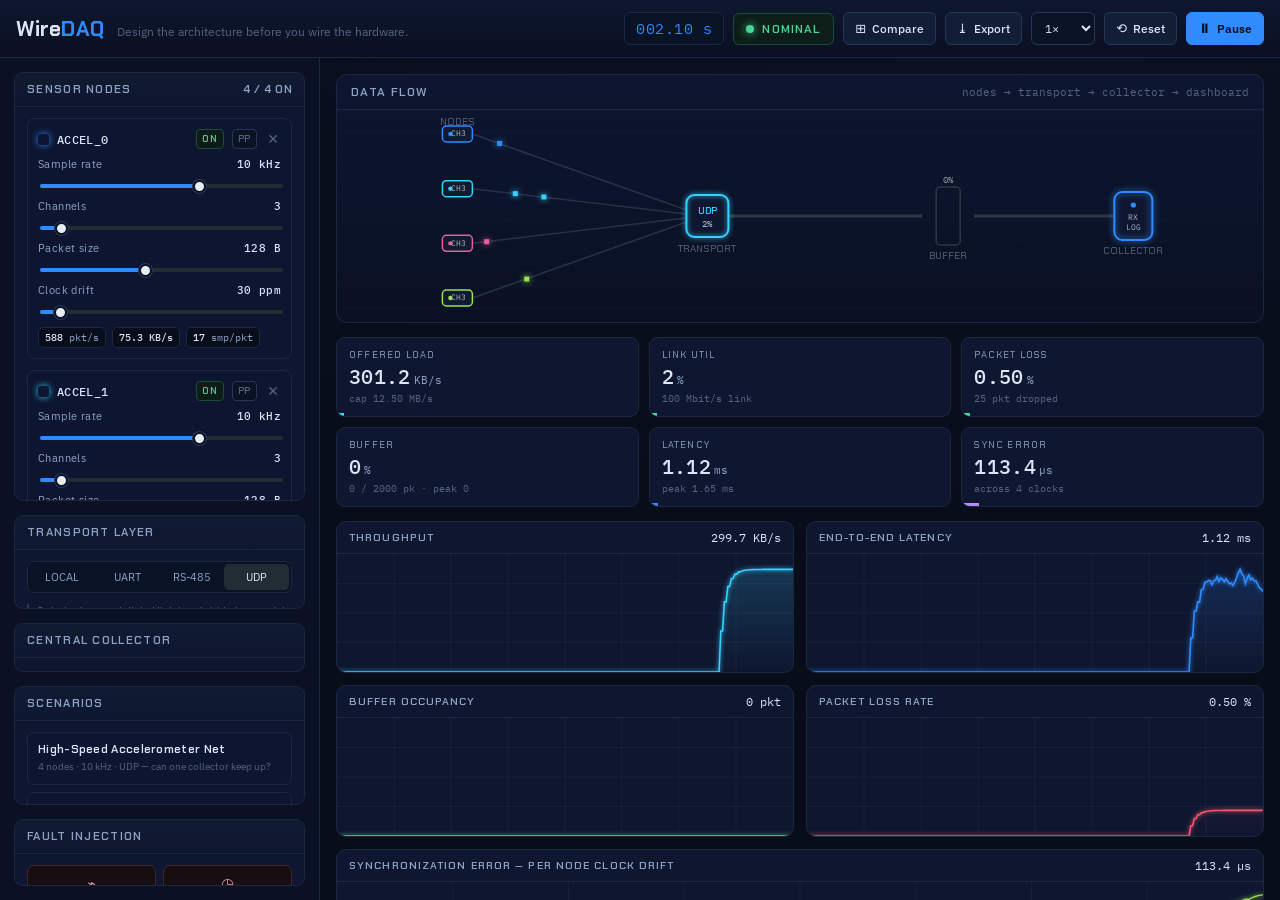
==== commit f761fa9d: "Unify demo pages on a logo-derived navy + blue/cyan palette The landing page and the two interactive" ====
--- a/tools/dashboard/index.html
+++ b/tools/dashboard/index.html
@@ -9,16 +9,16 @@
 <link href="https://fonts.googleapis.com/css2?family=Chakra+Petch:wght@400;500;600;700&family=IBM+Plex+Mono:wght@400;500;600&family=IBM+Plex+Sans:wght@400;500;600&display=swap" rel="stylesheet">
 <style>
   :root{
-    --ink:#0A0D10; --panel:#11161B; --panel-2:#161C22; --rail:#0E1318;
-    --line:#1F272E; --line-2:#2A343C;
-    --txt:#D7DEE4; --txt-dim:#7A8794; --txt-faint:#4E5860;
-    --amber:#F5A623; --amber-dim:#9A6c1f; --ok:#48D597; --warn:#FBBF24; --drop:#F0556B;
-    --A:#F5A623; --B:#3FC9D6;
+    --ink:#080d1a; --panel:#0f1730; --panel-2:#131d3a; --rail:#0b1124;
+    --line:#1c2742; --line-2:#283655;
+    --txt:#dbe6f7; --txt-dim:#8fa3c4; --txt-faint:#566480;
+    --amber:#2f8bff; --amber-dim:#1c4a8f; --ok:#48D597; --warn:#FBBF24; --drop:#F0556B;
+    --A:#2f8bff; --B:#38d0ff;
   }
   *{box-sizing:border-box}
   html,body{margin:0;height:100%}
   body{
-    background:radial-gradient(1200px 600px at 80% -10%, #15202722, transparent), var(--ink);
+    background:radial-gradient(1200px 600px at 80% -10%, #16315e22, transparent), var(--ink);
     color:var(--txt); font-family:"IBM Plex Sans",system-ui,sans-serif; font-size:13px;
     -webkit-font-smoothing:antialiased; overflow:hidden;
   }
@@ -28,7 +28,7 @@
   header{
     display:flex;align-items:center;gap:14px;padding:0 16px;height:58px;flex:0 0 auto;
     border-bottom:1px solid var(--line);
-    background:linear-gradient(180deg,#12181e,#0d1217);position:relative;z-index:10;
+    background:linear-gradient(180deg,#0e1730,#0a1022);position:relative;z-index:10;
   }
   .brand{display:flex;align-items:baseline;gap:12px;min-width:0}
   .logo{font-family:"Chakra Petch";font-weight:700;font-size:21px;letter-spacing:.5px;white-space:nowrap}
@@ -38,7 +38,7 @@
   .hgap{flex:1 1 auto}
   .hgroup{display:flex;align-items:center;gap:9px}
 
-  .clock{font-family:"IBM Plex Mono";font-size:15px;color:var(--amber);background:#0c1115;border:1px solid var(--line);border-radius:6px;padding:6px 11px;letter-spacing:.5px;min-width:94px;text-align:center}
+  .clock{font-family:"IBM Plex Mono";font-size:15px;color:var(--amber);background:#0a1226;border:1px solid var(--line);border-radius:6px;padding:6px 11px;letter-spacing:.5px;min-width:94px;text-align:center}
   .status{font-family:"Chakra Petch";font-weight:600;font-size:12px;letter-spacing:1.1px;padding:7px 12px;border-radius:6px;border:1px solid;display:flex;align-items:center;gap:8px;text-transform:uppercase;white-space:nowrap}
   .status .dot{width:8px;height:8px;border-radius:50%}
   .status.nominal{color:var(--ok);border-color:#1d4a39;background:#0d1d18}
@@ -50,20 +50,20 @@
   @media(max-width:1180px){.status{display:none}}
 
   button{font-family:inherit;cursor:pointer;color:var(--txt)}
-  .btn{background:#171e24;border:1px solid var(--line-2);border-radius:6px;padding:7px 11px;font-size:12px;display:inline-flex;align-items:center;gap:6px;transition:.13s;font-weight:500;white-space:nowrap}
-  .btn:hover{border-color:#3a4750;background:#1c252c}
-  .btn.on{border-color:var(--amber);color:var(--amber);background:#1c1608}
-  .btn.primary{background:var(--amber);color:#1a1206;border-color:var(--amber);font-weight:600}
-  .btn.primary:hover{background:#ffb733}
+  .btn{background:#121d36;border:1px solid var(--line-2);border-radius:6px;padding:7px 11px;font-size:12px;display:inline-flex;align-items:center;gap:6px;transition:.13s;font-weight:500;white-space:nowrap}
+  .btn:hover{border-color:#2f4a78;background:#16244a}
+  .btn.on{border-color:var(--amber);color:var(--amber);background:#0c1a33}
+  .btn.primary{background:var(--amber);color:#04101f;border-color:var(--amber);font-weight:600}
+  .btn.primary:hover{background:#57a4ff}
   .btn.primary.paused{background:var(--ok);border-color:var(--ok);color:#06190f}
   .btn .ico{font-size:13px}
-  select.sel{background:#0c1115;border:1px solid var(--line-2);color:var(--txt);border-radius:6px;padding:7px 9px;font-family:inherit;font-size:12px}
+  select.sel{background:#0a1226;border:1px solid var(--line-2);color:var(--txt);border-radius:6px;padding:7px 9px;font-family:inherit;font-size:12px}
 
   .menu-wrap{position:relative}
   .menu{position:absolute;right:0;top:42px;background:var(--panel-2);border:1px solid var(--line-2);border-radius:8px;padding:6px;min-width:172px;display:none;box-shadow:0 12px 30px #0008;z-index:20}
   .menu.show{display:block}
   .menu .mi{display:flex;align-items:center;gap:9px;padding:8px 9px;border-radius:6px;font-size:12px;color:var(--txt);cursor:pointer}
-  .menu .mi:hover{background:#1d262d}
+  .menu .mi:hover{background:#1c2742}
   .menu .mi small{color:var(--txt-faint);margin-left:auto;font-family:"IBM Plex Mono";font-size:10px}
   .menu .mh{font-family:"Chakra Petch";font-size:9.5px;letter-spacing:1.2px;color:var(--txt-faint);padding:5px 9px 4px;text-transform:uppercase}
 
@@ -74,19 +74,19 @@
 
   /* edit-target tabs (compare only) */
   .edittabs{display:none}
-  .cmp .edittabs{display:flex;gap:0;background:#0c1115;border:1px solid var(--line-2);border-radius:8px;padding:3px}
+  .cmp .edittabs{display:flex;gap:0;background:#0a1226;border:1px solid var(--line-2);border-radius:8px;padding:3px}
   .edittabs button{flex:1;background:transparent;border:none;border-radius:6px;padding:8px;font-family:"Chakra Petch";font-weight:600;font-size:12px;letter-spacing:1px;color:var(--txt-dim);display:flex;align-items:center;justify-content:center;gap:7px}
   .edittabs button .d{width:9px;height:9px;border-radius:50%}
   .edittabs button[data-e=A] .d{background:var(--A)}
   .edittabs button[data-e=B] .d{background:var(--B)}
-  .edittabs button.on{background:#1a232b;color:var(--txt)}
+  .edittabs button.on{background:#16244a;color:var(--txt)}
 
   .sec{border:1px solid var(--line);border-radius:9px;background:var(--panel);overflow:hidden}
-  .sec-h{display:flex;align-items:center;justify-content:space-between;padding:9px 12px;border-bottom:1px solid var(--line);background:linear-gradient(180deg,#141a20,#10151a)}
+  .sec-h{display:flex;align-items:center;justify-content:space-between;padding:9px 12px;border-bottom:1px solid var(--line);background:linear-gradient(180deg,#101a30,#0e1730)}
   .sec-h .t{font-family:"Chakra Petch";font-weight:600;font-size:11.5px;letter-spacing:1.3px;color:var(--txt-dim);text-transform:uppercase}
   .sec-b{padding:11px 12px;display:flex;flex-direction:column;gap:11px}
 
-  .node{border:1px solid var(--line);border-radius:8px;background:#0e141a;padding:10px;position:relative;transition:.15s}
+  .node{border:1px solid var(--line);border-radius:8px;background:#0d1530;padding:10px;position:relative;transition:.15s}
   .node.off{opacity:.45;filter:saturate(.4)}
   .node-top{display:flex;align-items:center;gap:8px;margin-bottom:8px}
   .swatch{width:11px;height:11px;border-radius:3px;flex:0 0 auto;box-shadow:0 0 7px currentColor}
@@ -94,22 +94,22 @@
   .node-name:focus{outline:none;color:var(--amber)}
   .node-x{background:transparent;border:none;color:var(--txt-faint);font-size:14px;padding:0 2px;line-height:1}
   .node-x:hover{color:var(--drop)}
-  .pp,.pwr{border:1px solid var(--line-2);background:#0c1115;color:var(--txt-faint);font-family:"Chakra Petch";font-size:9.5px;font-weight:600;letter-spacing:.8px;border-radius:4px;padding:3px 5px}
+  .pp,.pwr{border:1px solid var(--line-2);background:#0a1226;color:var(--txt-faint);font-family:"Chakra Petch";font-size:9.5px;font-weight:600;letter-spacing:.8px;border-radius:4px;padding:3px 5px}
   .pp.on{color:var(--B);border-color:#1c4a52;background:#08191c}
   .pwr.on{color:var(--ok);border-color:#1d4a39;background:#0c1c16}
   .ctrl{margin:7px 0}
   .ctrl-l{display:flex;justify-content:space-between;font-size:10.5px;color:var(--txt-dim);margin-bottom:4px;letter-spacing:.4px}
   .ctrl-l b{font-family:"IBM Plex Mono";color:var(--txt);font-weight:500}
   input[type=range]{-webkit-appearance:none;appearance:none;width:100%;height:4px;border-radius:3px;background:linear-gradient(90deg,var(--amber) var(--fill,40%),#222c33 var(--fill,40%));outline:none;cursor:pointer}
-  input[type=range]::-webkit-slider-thumb{-webkit-appearance:none;width:13px;height:13px;border-radius:50%;background:#e7edf2;border:2px solid #0c1115;box-shadow:0 0 0 1px var(--line-2)}
-  input[type=range]::-moz-range-thumb{width:13px;height:13px;border-radius:50%;background:#e7edf2;border:2px solid #0c1115}
+  input[type=range]::-webkit-slider-thumb{-webkit-appearance:none;width:13px;height:13px;border-radius:50%;background:#e7edf2;border:2px solid #0a1226;box-shadow:0 0 0 1px var(--line-2)}
+  input[type=range]::-moz-range-thumb{width:13px;height:13px;border-radius:50%;background:#e7edf2;border:2px solid #0a1226}
   .node-readout{display:flex;gap:6px;margin-top:9px;flex-wrap:wrap}
-  .chip{font-family:"IBM Plex Mono";font-size:10px;background:#0a0f13;border:1px solid var(--line);border-radius:5px;padding:3px 6px;color:var(--txt-dim)}
+  .chip{font-family:"IBM Plex Mono";font-size:10px;background:#080d1a;border:1px solid var(--line);border-radius:5px;padding:3px 6px;color:var(--txt-dim)}
   .chip b{color:var(--txt);font-weight:500}
   .addnode{border:1px dashed var(--line-2);background:transparent;color:var(--txt-dim);border-radius:8px;padding:9px;width:100%;display:flex;align-items:center;justify-content:center;gap:7px;font-size:12px}
   .addnode:hover{border-color:var(--amber-dim);color:var(--amber)}
 
-  .seg{display:flex;background:#0c1115;border:1px solid var(--line);border-radius:7px;padding:2px}
+  .seg{display:flex;background:#0a1226;border:1px solid var(--line);border-radius:7px;padding:2px}
   .seg button{flex:1;background:transparent;border:none;border-radius:5px;padding:6px 4px;font-size:11px;color:var(--txt-dim)}
   .seg button.on{background:#222c34;color:var(--txt)}
   .field{display:flex;flex-direction:column;gap:5px}
@@ -118,8 +118,8 @@
   .tdesc{font-size:10.5px;color:var(--txt-faint);line-height:1.5;border-left:2px solid var(--line-2);padding-left:8px}
 
   .scn{display:flex;flex-direction:column;gap:7px}
-  .scn-btn{text-align:left;background:#0e141a;border:1px solid var(--line);border-radius:7px;padding:9px 10px;transition:.13s}
-  .scn-btn:hover{border-color:var(--amber-dim);background:#12191f}
+  .scn-btn{text-align:left;background:#0d1530;border:1px solid var(--line);border-radius:7px;padding:9px 10px;transition:.13s}
+  .scn-btn:hover{border-color:var(--amber-dim);background:#101a30}
   .scn-btn .st{font-family:"Chakra Petch";font-weight:600;font-size:11.5px;margin-bottom:3px;letter-spacing:.3px}
   .scn-btn .sq{font-size:10px;color:var(--txt-faint);line-height:1.45}
 
@@ -130,7 +130,7 @@
 
   .main{overflow-y:auto;padding:16px;display:flex;flex-direction:column;gap:14px;min-height:0}
 
-  .pipewrap{border:1px solid var(--line);border-radius:11px;background:linear-gradient(180deg,#0e141a,#0b1015);overflow:hidden}
+  .pipewrap{border:1px solid var(--line);border-radius:11px;background:linear-gradient(180deg,#0d1530,#0a1124);overflow:hidden}
   .pipewrap .ph{display:flex;align-items:center;justify-content:space-between;padding:9px 14px;border-bottom:1px solid var(--line)}
   .ph .t{font-family:"Chakra Petch";font-weight:600;font-size:12px;letter-spacing:1.3px;color:var(--txt-dim);text-transform:uppercase}
   .ph .tx{font-family:"IBM Plex Mono";font-size:11px;color:var(--txt-faint)}
@@ -166,7 +166,7 @@
   .cmp .compare-view{display:flex}
   .lanes{display:grid;grid-template-columns:1fr 1fr;gap:12px}
   @media(max-width:820px){.lanes{grid-template-columns:1fr}}
-  .lane{border:1px solid var(--line);border-radius:11px;background:linear-gradient(180deg,#0e141a,#0b1015);overflow:hidden}
+  .lane{border:1px solid var(--line);border-radius:11px;background:linear-gradient(180deg,#0d1530,#0a1124);overflow:hidden}
   .lane.A{border-top:2px solid var(--A)} .lane.B{border-top:2px solid var(--B)}
   .lane-h{display:flex;align-items:center;gap:9px;padding:8px 12px;border-bottom:1px solid var(--line)}
   .lane-badge{font-family:"Chakra Petch";font-weight:700;font-size:13px;width:22px;height:22px;border-radius:5px;display:flex;align-items:center;justify-content:center}
@@ -176,7 +176,7 @@
   .lane-h .lst .d{width:7px;height:7px;border-radius:50%}
   .lane canvas.lpipe{display:block;width:100%;height:150px}
   .lane-hud{display:grid;grid-template-columns:repeat(4,1fr);gap:1px;background:var(--line);border-top:1px solid var(--line)}
-  .lane-hud .lh{background:#0e141a;padding:8px 9px}
+  .lane-hud .lh{background:#0d1530;padding:8px 9px}
   .lane-hud .lh .k{font-family:"Chakra Petch";font-size:8.5px;letter-spacing:.8px;color:var(--txt-faint);text-transform:uppercase}
   .lane-hud .lh .vv{font-family:"IBM Plex Mono";font-size:14px;margin-top:3px}
 
@@ -200,7 +200,7 @@
   td.win{color:var(--ok)}
 
   .footnote{color:var(--txt-faint);font-size:10.5px;text-align:center;padding:4px 0 8px;letter-spacing:.3px}
-  .kbd{font-family:"IBM Plex Mono";background:#0c1115;border:1px solid var(--line-2);border-radius:4px;padding:1px 5px;color:var(--txt-dim)}
+  .kbd{font-family:"IBM Plex Mono";background:#0a1226;border:1px solid var(--line-2);border-radius:4px;padding:1px 5px;color:var(--txt-dim)}
   .cmphint{display:none}
   .cmp .cmphint{display:inline}
 </style>
@@ -364,7 +364,7 @@
 "use strict";
 /* ===================== WireDAQ engine ===================== */
 const HEADER=24, CRC=2, BPC=2;   // matches src/wiredaq/protocol/packet_schema.yaml: 24-byte header + 2-byte CRC, int16 samples
-const PAL=['#F5A623','#3FC9D6','#E85D9B','#9BE34A','#B58BFF','#FF8A5B','#5FB0FF','#FFD34E'];
+const PAL=['#2f8bff','#38d0ff','#E85D9B','#9BE34A','#B58BFF','#FF8A5B','#5FB0FF','#FFD34E'];
 const reduceMotion=matchMedia('(prefers-reduced-motion: reduce)').matches;
 const CHART_LEN=260, LOG_MAX=6000;
 let uid=1;
@@ -374,7 +374,7 @@
 function makeNode(o={}){
   return Object.assign({
     id:uid++, name:'NODE', rate:10000, channels:6, packet:128, drift:40,
-    enabled:true, preprocess:false, color:'#F5A623',
+    enabled:true, preprocess:false, color:'#2f8bff',
     sync:0, _phase:Math.random()*6.28, _freq:0.6+Math.random()*1.8,
     stream:new Float32Array(CHART_LEN), syncHist:new Float32Array(CHART_LEN),
   },o);
@@ -533,12 +533,12 @@
   ctx.globalAlpha=1;ctx.shadowBlur=0;
 
   // nodes
-  active.forEach((n,i)=>{const y=yOf(i),on=n.enabled;ctx.fillStyle=on?'#121a20':'#10141880';ctx.strokeStyle=on?n.color:'#2a343c';ctx.lineWidth=1.5;roundRect(ctx,nx-15,y-8,30,16,4);ctx.fill();ctx.stroke();ctx.fillStyle=on?n.color:'#3a444c';ctx.beginPath();ctx.arc(nx-7,y,2.2,0,6.3);ctx.fill();ctx.fillStyle=on?'#aeb9c2':'#566069';ctx.font='8px "IBM Plex Mono"';ctx.textAlign='center';ctx.textBaseline='middle';ctx.fillText('CH'+n.channels,nx+1,y);});
+  active.forEach((n,i)=>{const y=yOf(i),on=n.enabled;ctx.fillStyle=on?'#101a30':'#10141880';ctx.strokeStyle=on?n.color:'#283655';ctx.lineWidth=1.5;roundRect(ctx,nx-15,y-8,30,16,4);ctx.fill();ctx.stroke();ctx.fillStyle=on?n.color:'#3a444c';ctx.beginPath();ctx.arc(nx-7,y,2.2,0,6.3);ctx.fill();ctx.fillStyle=on?'#aeb9c2':'#566069';ctx.font='8px "IBM Plex Mono"';ctx.textAlign='center';ctx.textBaseline='middle';ctx.fillText('CH'+n.channels,nx+1,y);});
   ctx.fillStyle='#5d6772';ctx.font='10px "Chakra Petch"';ctx.textAlign='center';ctx.fillText('NODES',nx,12);
 
   // transport
-  const sat=util>1?'#F0556B':util>0.85?'#FBBF24':'#3FC9D6';
-  ctx.save();ctx.translate(lx,h/2);ctx.fillStyle='#0e151b';ctx.strokeStyle=sat;ctx.lineWidth=2;roundRect(ctx,-21,-21,42,42,8);ctx.fill();ctx.shadowColor=sat;ctx.shadowBlur=util>0.85?12:5;ctx.stroke();ctx.shadowBlur=0;
+  const sat=util>1?'#F0556B':util>0.85?'#FBBF24':'#38d0ff';
+  ctx.save();ctx.translate(lx,h/2);ctx.fillStyle='#0f1730';ctx.strokeStyle=sat;ctx.lineWidth=2;roundRect(ctx,-21,-21,42,42,8);ctx.fill();ctx.shadowColor=sat;ctx.shadowBlur=util>0.85?12:5;ctx.stroke();ctx.shadowBlur=0;
   ctx.fillStyle=sat;ctx.font='600 9px "Chakra Petch"';ctx.textAlign='center';ctx.textBaseline='middle';ctx.fillText(e.transport.type.toUpperCase(),0,-4);
   ctx.fillStyle='#aeb9c2';ctx.font='9px "IBM Plex Mono"';ctx.fillText((util*100).toFixed(0)+'%',0,8);ctx.restore();
   ctx.fillStyle='#5d6772';ctx.font='10px "Chakra Petch"';ctx.textAlign='center';ctx.fillText('TRANSPORT',lx,h/2+33);
@@ -552,8 +552,8 @@
   ctx.fillStyle='#8a96a0';ctx.font='9px "IBM Plex Mono"';ctx.fillText((frac*100).toFixed(0)+'%',bx,byTop-7);
 
   // collector
-  ctx.save();ctx.translate(cx,h/2);ctx.fillStyle='#0e151b';ctx.strokeStyle='#F5A623';ctx.lineWidth=2;roundRect(ctx,-19,-24,38,48,8);ctx.fill();ctx.shadowColor='#F5A623';ctx.shadowBlur=6;ctx.stroke();ctx.shadowBlur=0;
-  ctx.fillStyle='#F5A623';ctx.beginPath();ctx.arc(0,-11,2.6,0,6.3);ctx.fill();
+  ctx.save();ctx.translate(cx,h/2);ctx.fillStyle='#0f1730';ctx.strokeStyle='#2f8bff';ctx.lineWidth=2;roundRect(ctx,-19,-24,38,48,8);ctx.fill();ctx.shadowColor='#2f8bff';ctx.shadowBlur=6;ctx.stroke();ctx.shadowBlur=0;
+  ctx.fillStyle='#2f8bff';ctx.beginPath();ctx.arc(0,-11,2.6,0,6.3);ctx.fill();
   ctx.fillStyle='#aeb9c2';ctx.font='8px "IBM Plex Mono"';ctx.textAlign='center';ctx.textBaseline='middle';ctx.fillText('RX',0,2);ctx.fillText('LOG',0,12);ctx.restore();
   ctx.fillStyle='#5d6772';ctx.font='10px "Chakra Petch"';ctx.fillText('COLLECTOR',cx,h/2+35);
 }
@@ -581,8 +581,8 @@
 function drawOverlay(cv,rA,rB,fmaxA,fmaxB){
   if(!cv._w)return;const ctx=cv.getContext('2d'),w=cv._w,h=cv._h;grid(ctx,w,h);
   let max=Math.max(rmax(rA),rB?rmax(rB):0,fmaxA||0,fmaxB||0)*1.15+1e-6;
-  trace(ctx,w,h,rA,'#F5A623',0,max,true,false);
-  if(rB) trace(ctx,w,h,rB,'#3FC9D6',0,max,false,true);
+  trace(ctx,w,h,rA,'#2f8bff',0,max,true,false);
+  if(rB) trace(ctx,w,h,rB,'#38d0ff',0,max,false,true);
 }
 
 /* ===================== formatters ===================== */
@@ -597,13 +597,13 @@
   const L=e.live,c=e.collector,spec=tspec(e);
   document.getElementById('clock').textContent=e.t.toFixed(2).padStart(6,'0')+' s';
   const[ov,ou]=fmtBps(L.offered);
-  setStat('s_offer',ov+'<small>'+ou+'</small>','cap '+(spec.cap===Infinity?'∞':fmtBps(spec.cap).join(' ')),spec.cap===Infinity?0.1:L.offered/spec.cap,'#3FC9D6');
+  setStat('s_offer',ov+'<small>'+ou+'</small>','cap '+(spec.cap===Infinity?'∞':fmtBps(spec.cap).join(' ')),spec.cap===Infinity?0.1:L.offered/spec.cap,'#38d0ff');
   setStat('s_util',(L.util*100).toFixed(0)+'<small>%</small>',spec.label,Math.min(1,L.util),L.util>1?'#F0556B':L.util>0.85?'#FBBF24':'#48D597',L.util>1?'bad':L.util>0.85?'warn':null);
   setStat('s_loss',L.lossPct.toFixed(2)+'<small>%</small>',e.cum.drop.toFixed(0)+' pkt dropped',Math.min(1,L.lossPct/20),L.lossPct>5?'#F0556B':L.lossPct>0.5?'#FBBF24':'#48D597',L.lossPct>5?'bad':L.lossPct>0.5?'warn':null);
   const bf=c.buffer/c.bufCap;
   setStat('s_buf',(bf*100).toFixed(0)+'<small>%</small>',Math.round(c.buffer)+' / '+c.bufCap+' pk · peak '+Math.round(c.peakBuf),bf,bf>0.95?'#F0556B':bf>0.7?'#FBBF24':'#48D597',bf>0.95?'bad':bf>0.7?'warn':null);
   const[lv,lu]=fmtLat(L.lat);
-  setStat('s_lat',lv+'<small>'+lu+'</small>','peak '+fmtLat(L.peakLat).join(' '),Math.min(1,L.lat/40),L.lat>20?'#F0556B':L.lat>8?'#FBBF24':'#F5A623',L.lat>20?'bad':L.lat>8?'warn':null);
+  setStat('s_lat',lv+'<small>'+lu+'</small>','peak '+fmtLat(L.peakLat).join(' '),Math.min(1,L.lat/40),L.lat>20?'#F0556B':L.lat>8?'#FBBF24':'#2f8bff',L.lat>20?'bad':L.lat>8?'warn':null);
   const[sv,su]=fmtSync(L.sync);
   setStat('s_sync',sv+'<small>'+su+'</small>','across '+e.nodes.filter(n=>n.enabled).length+' clocks',Math.min(1,Math.abs(L.sync*1e6)/2000),Math.abs(L.sync*1e6)>500?'#FBBF24':'#B58BFF',Math.abs(L.sync*1e6)>1000?'warn':null);
   document.getElementById('v_thr').textContent=fmtBps(L.thr).join(' ');
@@ -623,11 +623,11 @@
   ls.style.color=col;ls.querySelector('.d').style.background=col;ls.querySelector('.d').style.boxShadow='0 0 7px '+col;
   ls.childNodes[1].nodeValue=' '+txt;
   document.getElementById(id+'_util').textContent=(L.util*100).toFixed(0)+'%';
-  document.getElementById(id+'_util').style.color=L.util>1?'#F0556B':L.util>0.85?'#FBBF24':'#D7DEE4';
+  document.getElementById(id+'_util').style.color=L.util>1?'#F0556B':L.util>0.85?'#FBBF24':'#dbe6f7';
   document.getElementById(id+'_loss').textContent=L.lossPct.toFixed(1)+'%';
-  document.getElementById(id+'_loss').style.color=L.lossPct>5?'#F0556B':L.lossPct>0.5?'#FBBF24':'#D7DEE4';
+  document.getElementById(id+'_loss').style.color=L.lossPct>5?'#F0556B':L.lossPct>0.5?'#FBBF24':'#dbe6f7';
   document.getElementById(id+'_buf').textContent=(bf*100).toFixed(0)+'%';
-  document.getElementById(id+'_buf').style.color=bf>0.95?'#F0556B':bf>0.7?'#FBBF24':'#D7DEE4';
+  document.getElementById(id+'_buf').style.color=bf>0.95?'#F0556B':bf>0.7?'#FBBF24':'#dbe6f7';
   document.getElementById(id+'_lat').textContent=fmtLat(L.lat).join(' ');
 }
 const VROWS=[
@@ -670,8 +670,8 @@
     const[cls,txt]=statusOf(edit);const st=document.getElementById('status');st.className='status '+cls;document.getElementById('statusTxt').textContent=txt;
   }else{
     drawPipe(A,document.getElementById('pipe'));
-    drawChart(document.getElementById('c_thr'),A.series.thr,'#3FC9D6');
-    drawChart(document.getElementById('c_lat'),A.series.lat,'#F5A623');
+    drawChart(document.getElementById('c_thr'),A.series.thr,'#38d0ff');
+    drawChart(document.getElementById('c_lat'),A.series.lat,'#2f8bff');
     drawChart(document.getElementById('c_buf'),A.series.buf,'#48D597',A.collector.bufCap);
     drawChart(document.getElementById('c_loss'),A.series.loss,'#F0556B',Math.max(2,A.live.lossPct*1.4));
     drawMulti(document.getElementById('c_sync'),A.nodes,n=>n.syncHist);
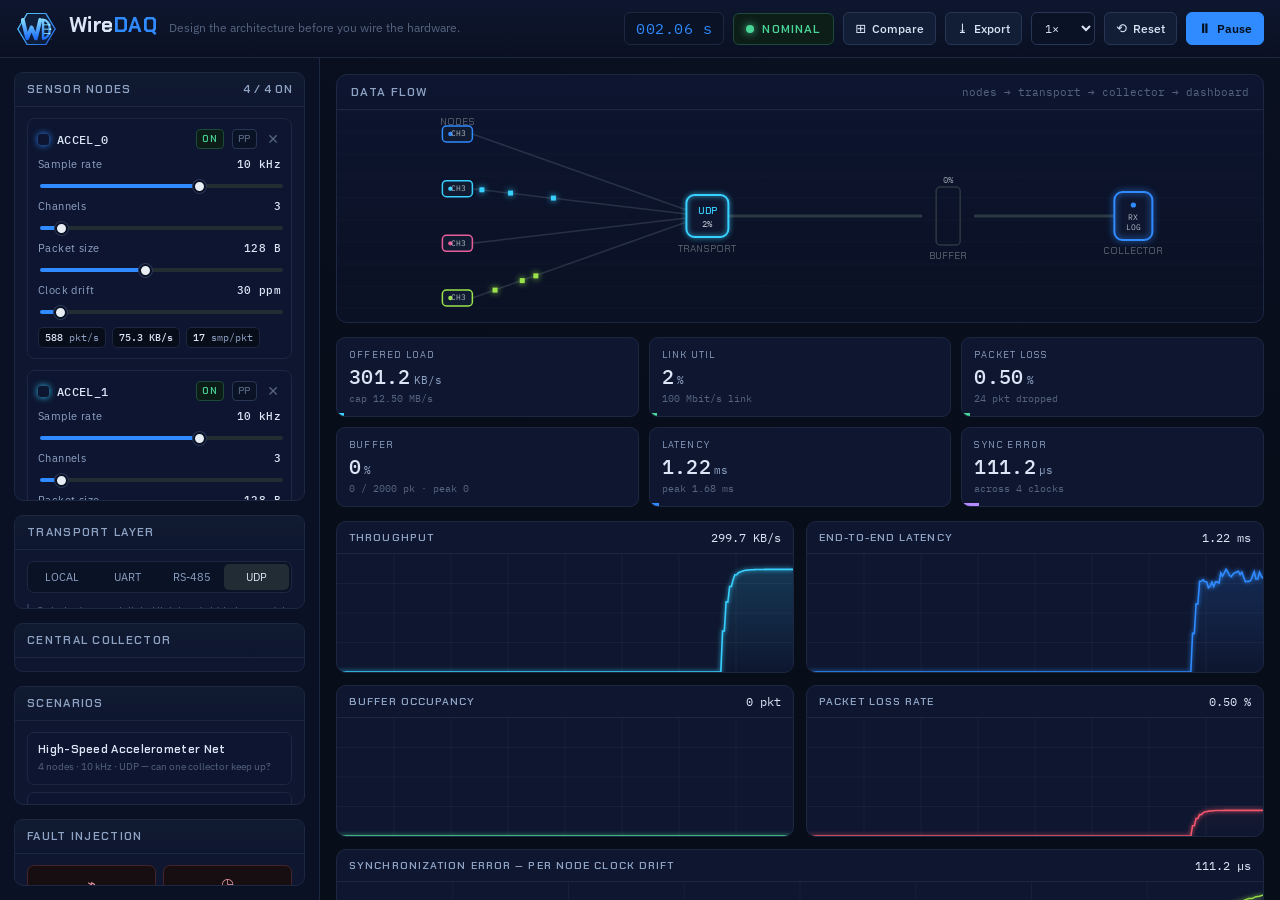
==== commit 1bd31bf8: "Put the logo emblem in every page header + favicon Add a compact emblem-only mark (logo-mark.svg — t" ====
--- a/tools/dashboard/index.html
+++ b/tools/dashboard/index.html
@@ -4,6 +4,7 @@
 <meta charset="UTF-8">
 <meta name="viewport" content="width=device-width, initial-scale=1.0">
 <title>WireDAQ — Architecture Simulator</title>
+<link rel="icon" type="image/svg+xml" href="logo-mark.svg">
 <link rel="preconnect" href="https://fonts.googleapis.com">
 <link rel="preconnect" href="https://fonts.gstatic.com" crossorigin>
 <link href="https://fonts.googleapis.com/css2?family=Chakra+Petch:wght@400;500;600;700&family=IBM+Plex+Mono:wght@400;500;600&family=IBM+Plex+Sans:wght@400;500;600&display=swap" rel="stylesheet">
@@ -31,6 +32,7 @@
     background:linear-gradient(180deg,#0e1730,#0a1022);position:relative;z-index:10;
   }
   .brand{display:flex;align-items:baseline;gap:12px;min-width:0}
+  .logo-mark{height:36px;width:auto;align-self:center;display:block}
   .logo{font-family:"Chakra Petch";font-weight:700;font-size:21px;letter-spacing:.5px;white-space:nowrap}
   .logo b{color:var(--amber)}
   .tagline{color:var(--txt-faint);font-size:11.5px;white-space:nowrap;overflow:hidden;text-overflow:ellipsis}
@@ -209,6 +211,7 @@
 <div class="app">
   <header>
     <div class="brand">
+      <img class="logo-mark" src="logo-mark.svg" alt="" />
       <div class="logo">Wire<b>DAQ</b></div>
       <div class="tagline">Design the architecture before you wire the hardware.</div>
     </div>
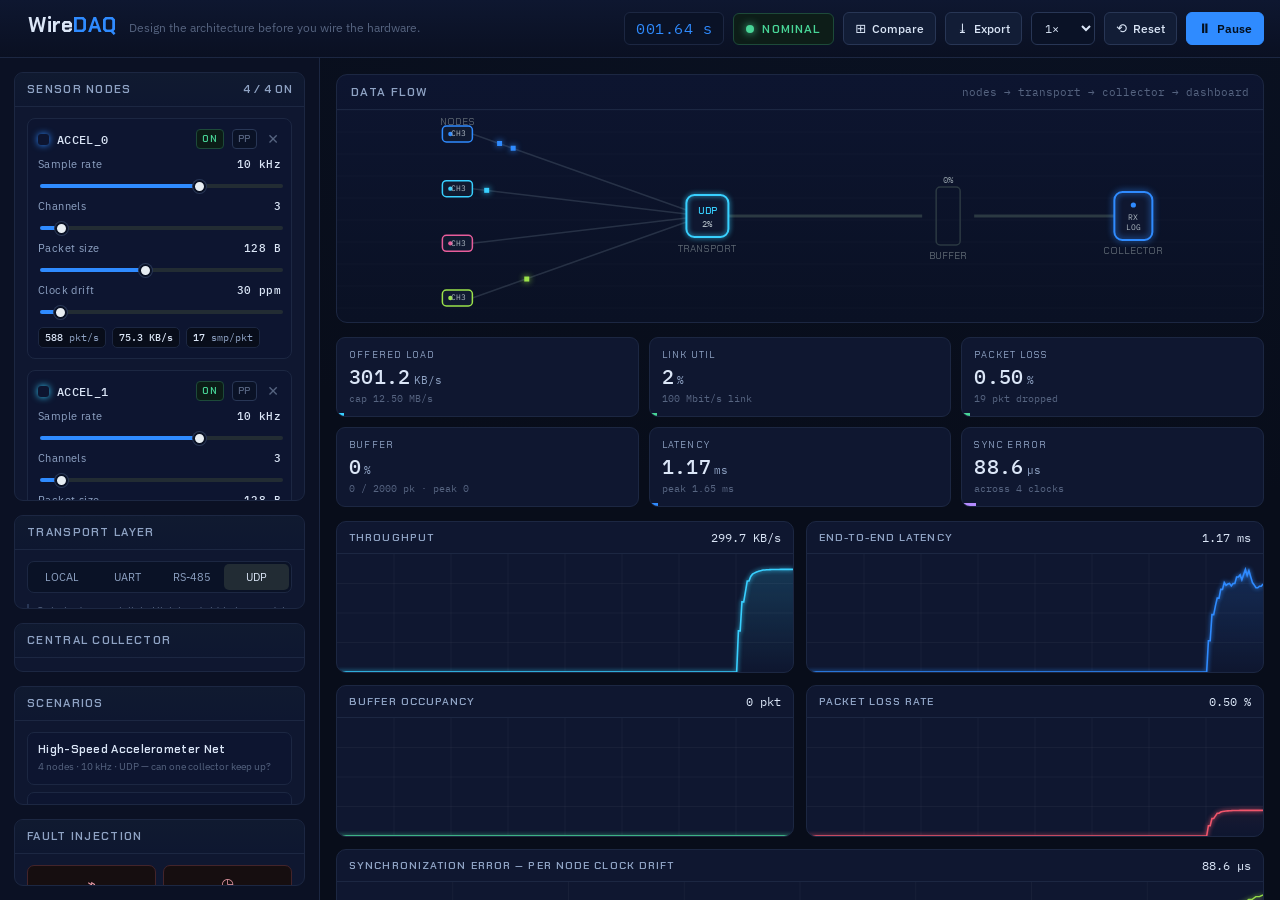
==== commit c99c939a: "Use absolute /WireDAQ/ paths for logo assets; drop duplicate copies Reference the logo (logo.svg) an" ====
--- a/tools/dashboard/index.html
+++ b/tools/dashboard/index.html
@@ -4,7 +4,7 @@
 <meta charset="UTF-8">
 <meta name="viewport" content="width=device-width, initial-scale=1.0">
 <title>WireDAQ — Architecture Simulator</title>
-<link rel="icon" type="image/svg+xml" href="logo-mark.svg">
+<link rel="icon" type="image/svg+xml" href="/WireDAQ/logo-mark.svg">
 <link rel="preconnect" href="https://fonts.googleapis.com">
 <link rel="preconnect" href="https://fonts.gstatic.com" crossorigin>
 <link href="https://fonts.googleapis.com/css2?family=Chakra+Petch:wght@400;500;600;700&family=IBM+Plex+Mono:wght@400;500;600&family=IBM+Plex+Sans:wght@400;500;600&display=swap" rel="stylesheet">
@@ -211,7 +211,7 @@
 <div class="app">
   <header>
     <div class="brand">
-      <img class="logo-mark" src="logo-mark.svg" alt="" />
+      <img class="logo-mark" src="/WireDAQ/logo-mark.svg" alt="" />
       <div class="logo">Wire<b>DAQ</b></div>
       <div class="tagline">Design the architecture before you wire the hardware.</div>
     </div>
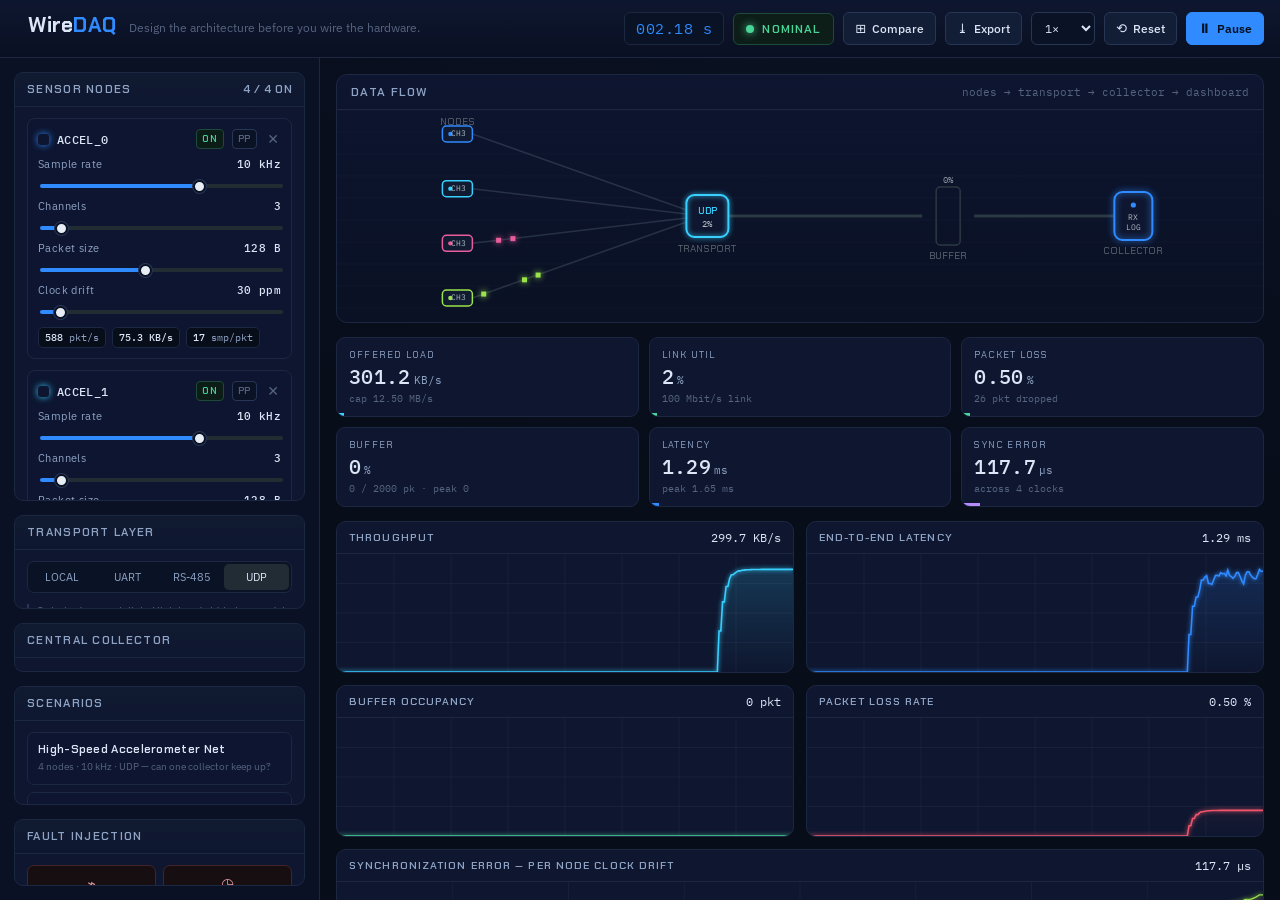
==== commit fe535f78: "docs: fix stale counts, soften overclaims, repair broken demo links - Test count 18 -> 45 (README, b" ====
--- a/tools/dashboard/index.html
+++ b/tools/dashboard/index.html
@@ -357,7 +357,7 @@
       <div class="footnote">
         WireDAQ architecture simulator · finite buffers, modeled jitter &amp; loss, independent node clocks ·
         <span class="kbd">Space</span> run/pause · <span class="kbd">R</span> reset · <span class="kbd">C</span> compare<br>
-        Illustrative model — the contract is <a href="../../../src/wiredaq/protocol/packet_schema.yaml" style="color:var(--amber);text-decoration:none">packet_schema.yaml</a> + <a href="../../../src/wiredaq/protocol/golden/" style="color:var(--amber);text-decoration:none">golden vectors</a> · 24-byte header + 2-byte CRC, int16 samples
+        Illustrative model — the contract is <a href="https://github.com/wuisabel-gif/WireDAQ/blob/main/src/wiredaq/protocol/packet_schema.yaml" style="color:var(--amber);text-decoration:none">packet_schema.yaml</a> + <a href="https://github.com/wuisabel-gif/WireDAQ/tree/main/src/wiredaq/protocol/golden" style="color:var(--amber);text-decoration:none">golden vectors</a> · 24-byte header + 2-byte CRC, int16 samples
       </div>
     </main>
   </div>
